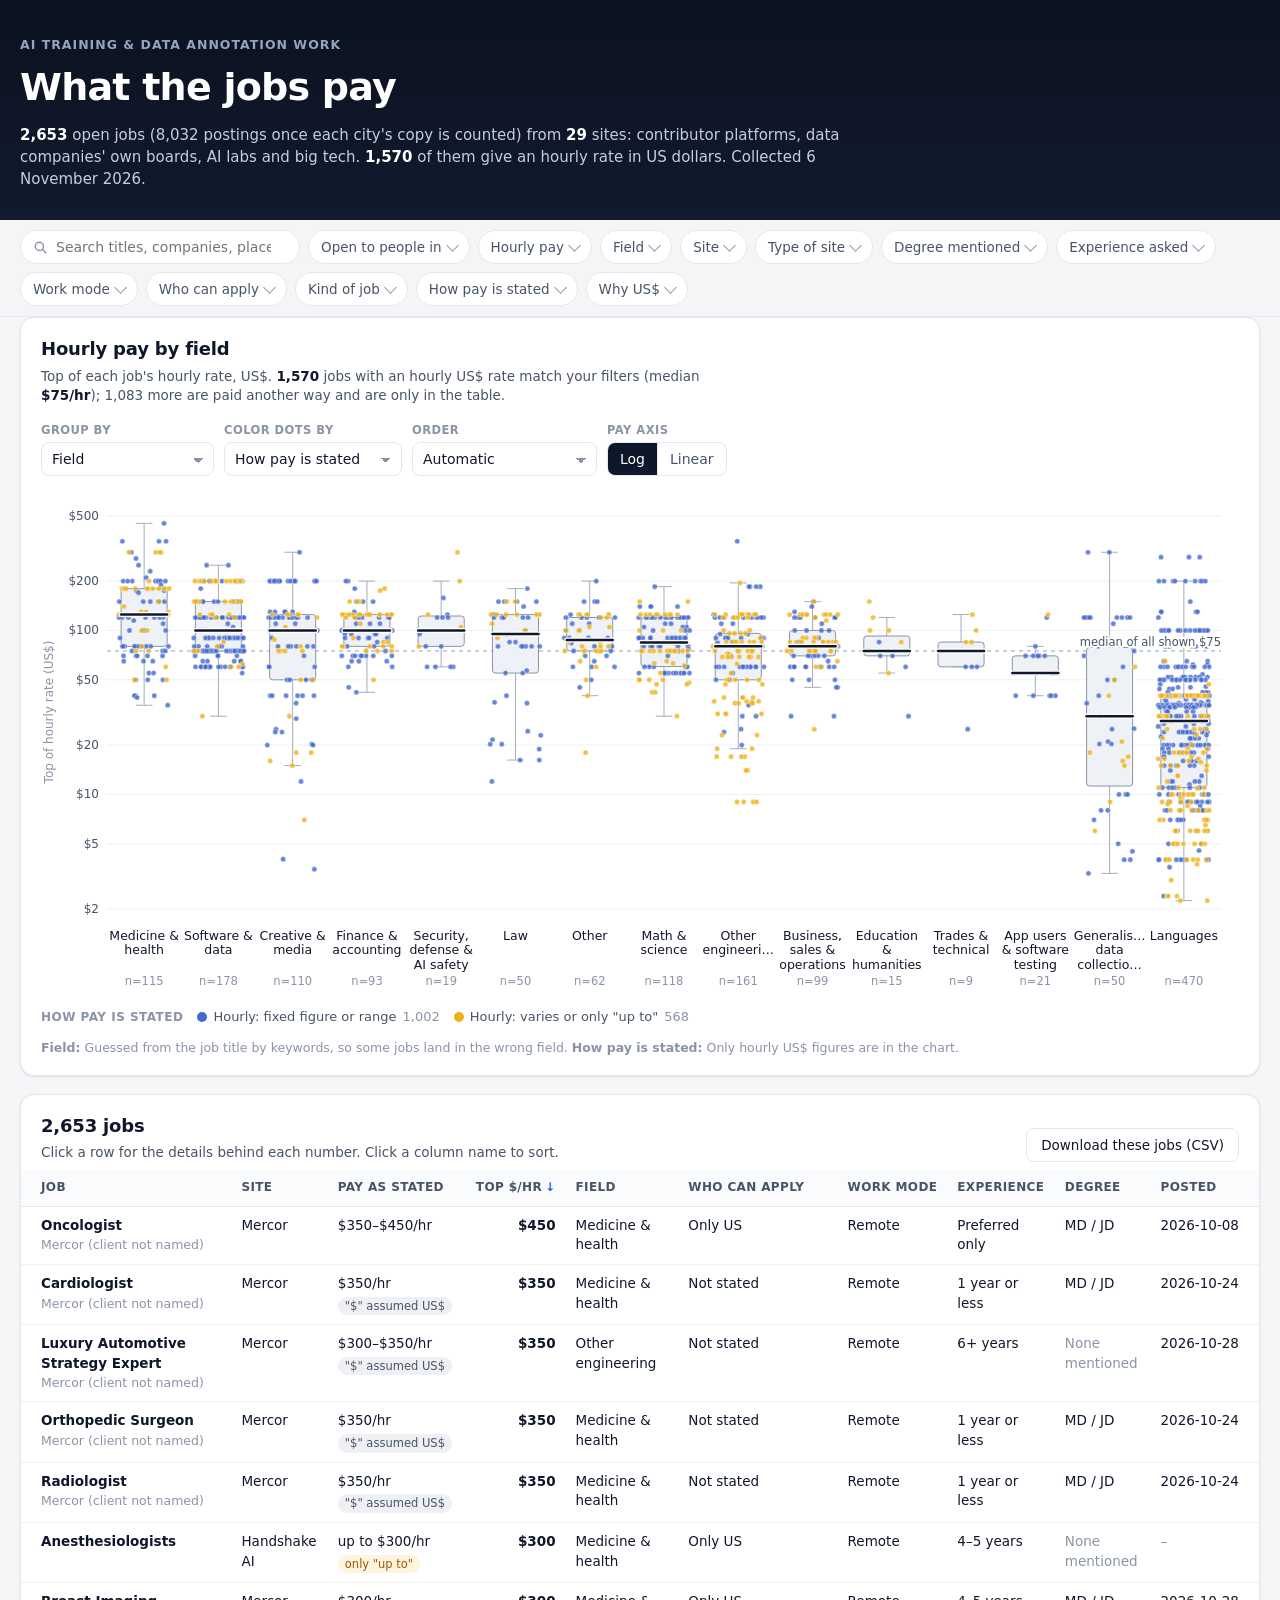
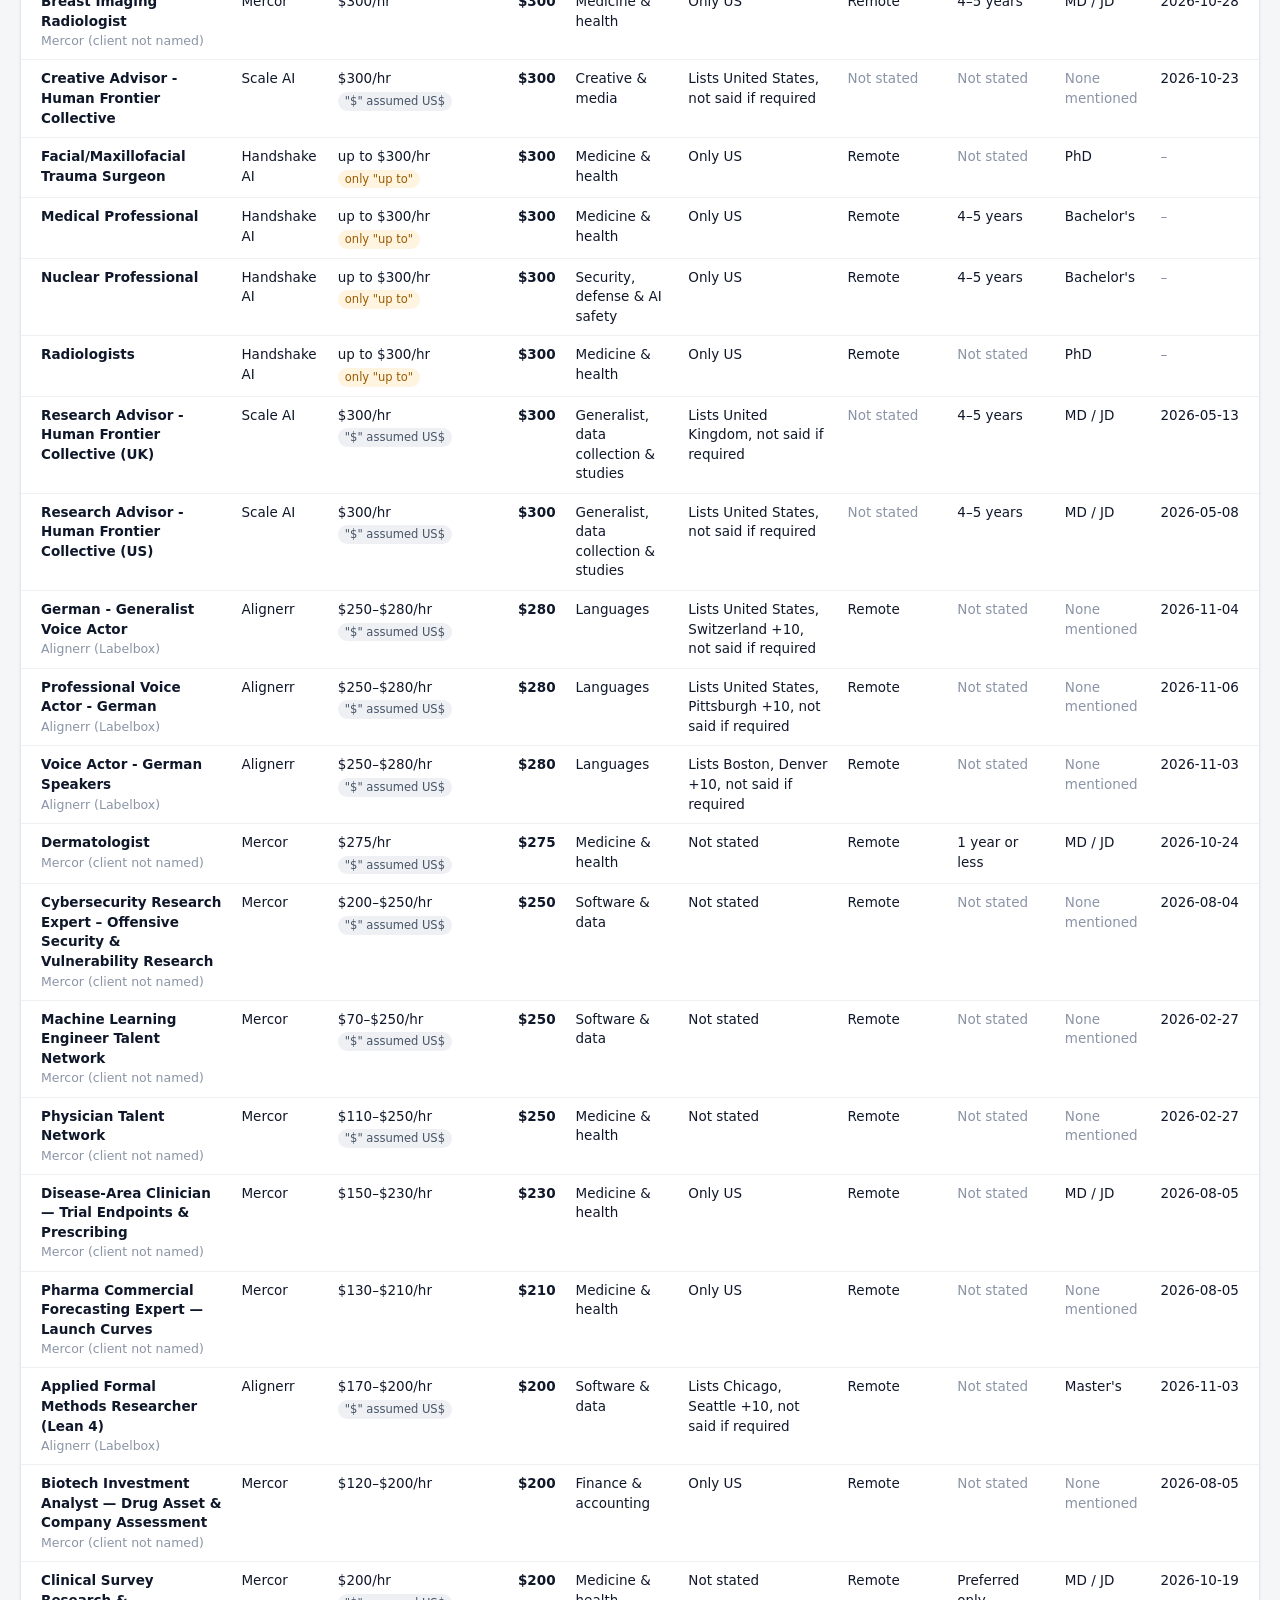
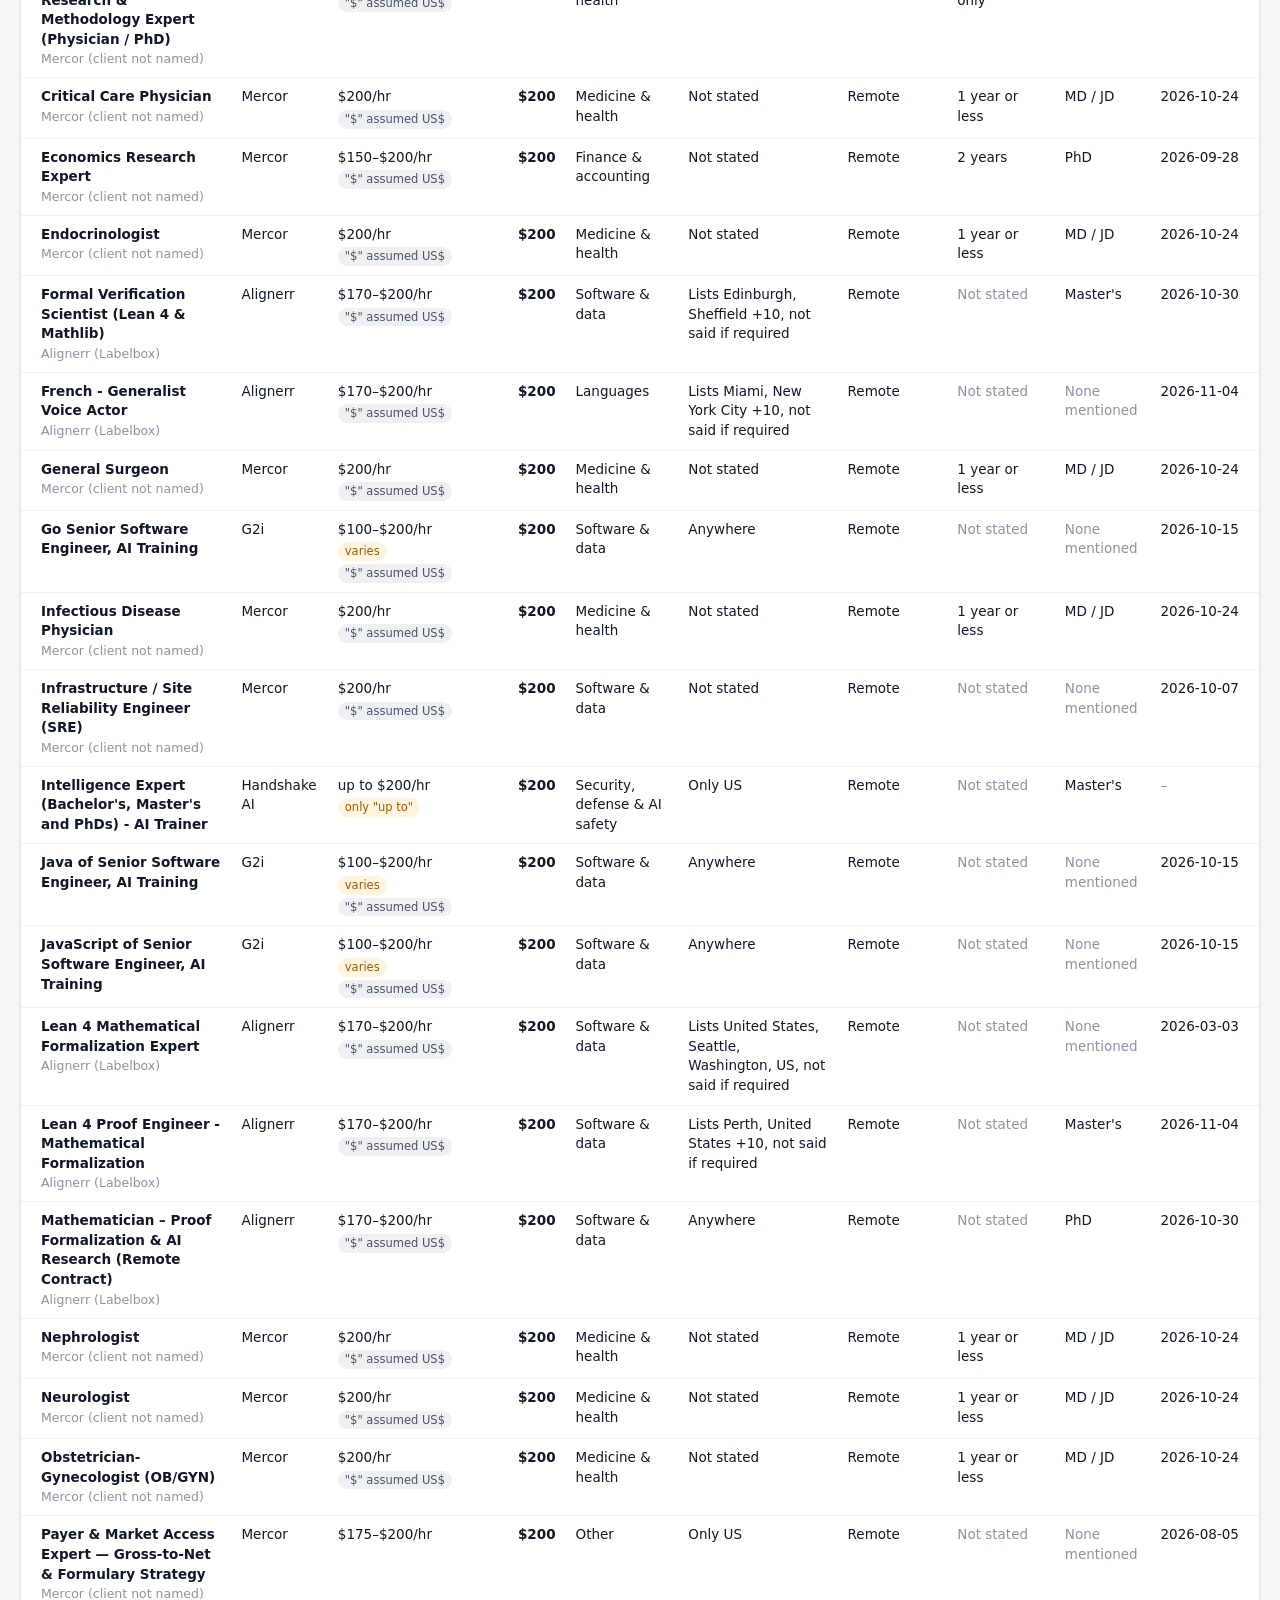
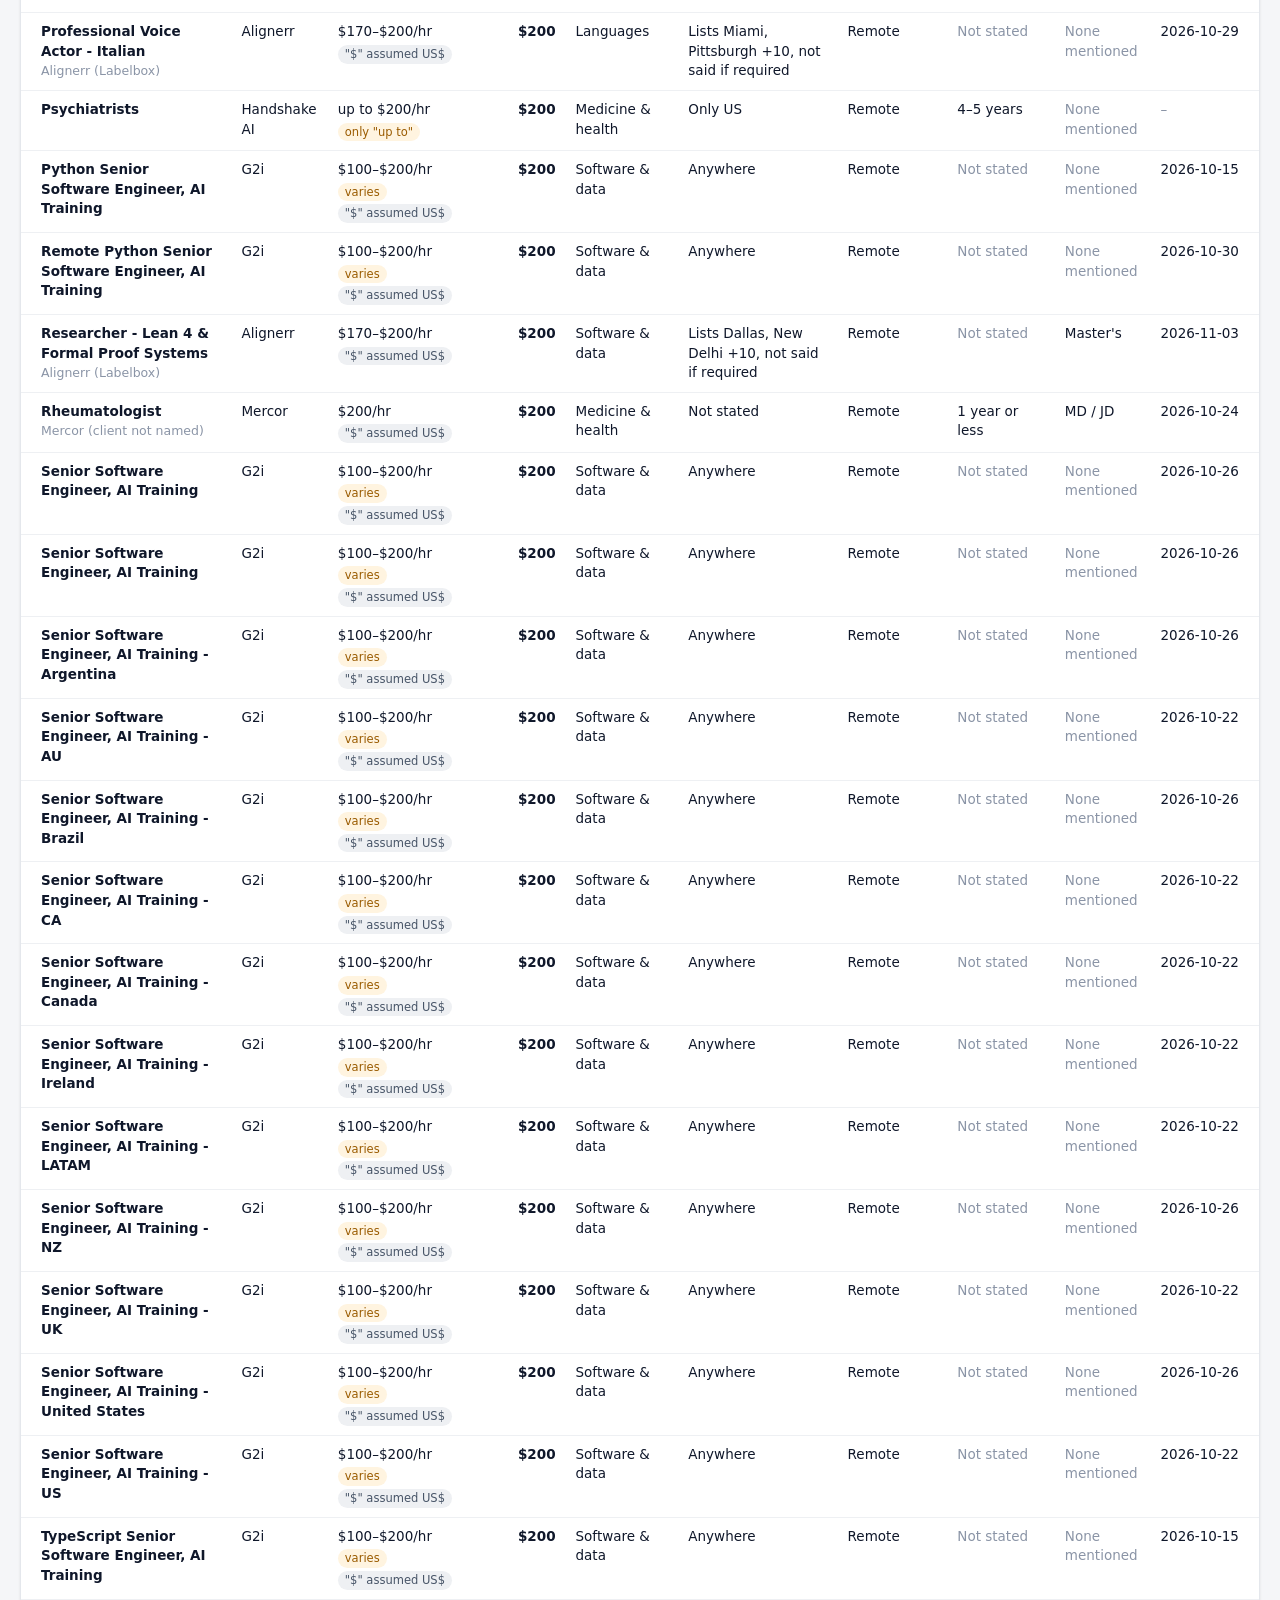
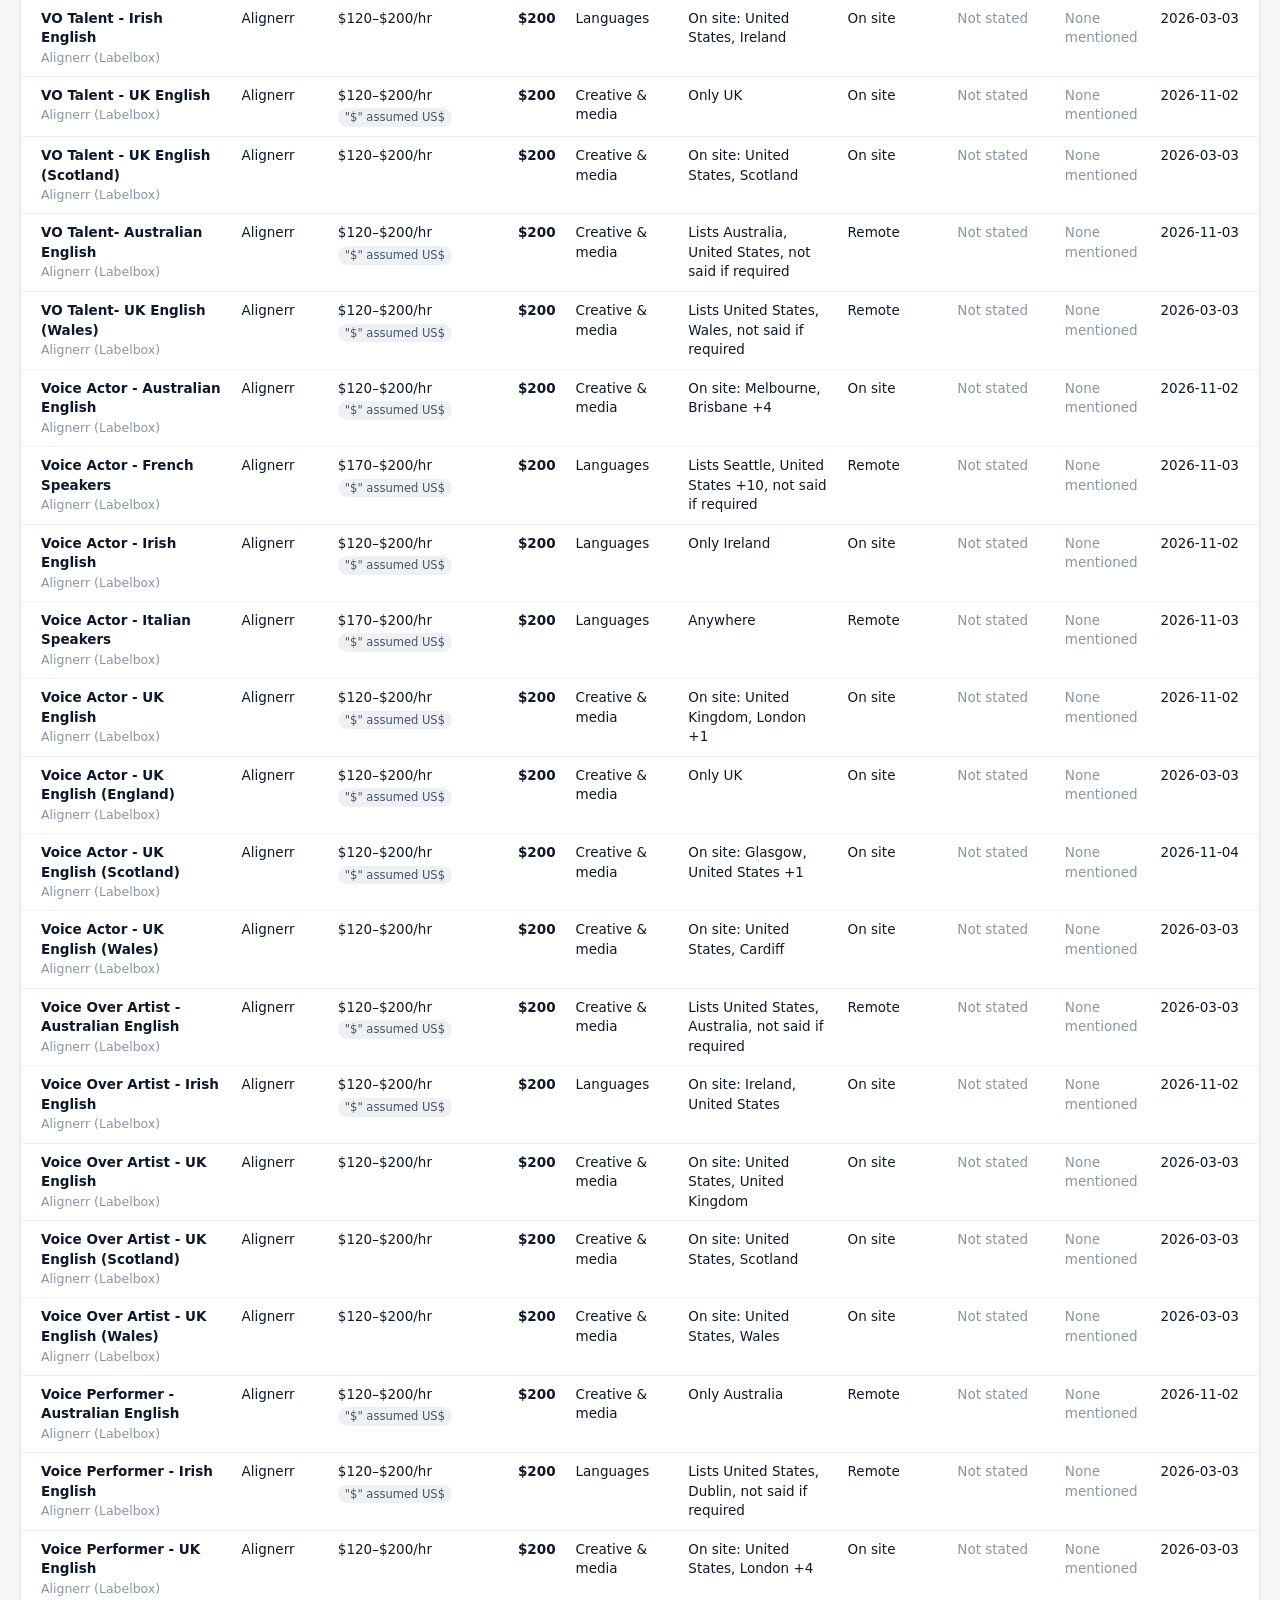
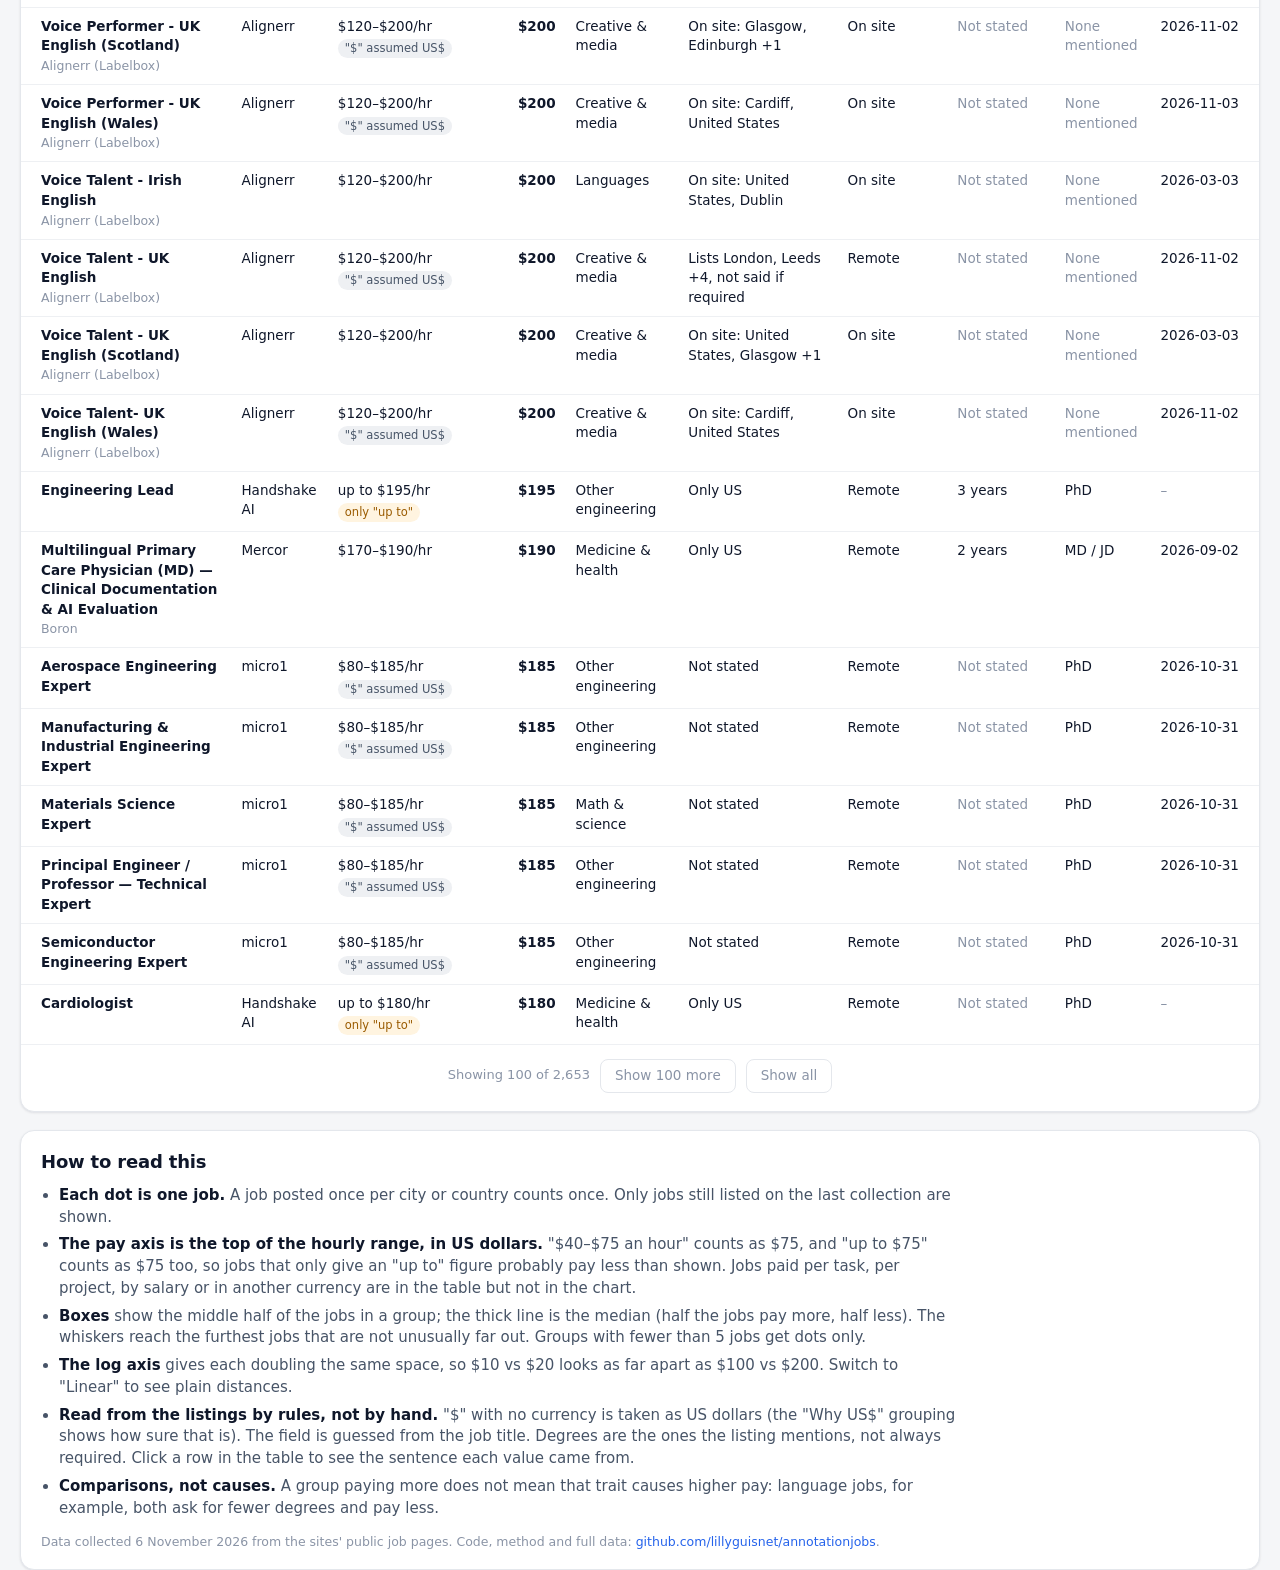
==== docs/index.html @ d29a4bb6 "Public page in docs/: hourly pay box plot grouped and colored by any field, with filters shared by t" ====
<!doctype html>
<html lang="en">
<head>
<meta charset="utf-8">
<meta name="viewport" content="width=device-width, initial-scale=1">
<title>AI training &amp; data annotation jobs: what they pay</title>
<meta name="description" content="Open AI-training and data-annotation jobs from contributor platforms, data companies and AI labs, with their hourly pay, who can apply and what they ask for.">
<meta property="og:title" content="AI training & data annotation jobs: what they pay">
<meta property="og:description" content="Hourly pay of open AI-training and data-annotation jobs, by site, field, degree, experience and more.">
<link rel="icon" href="data:image/svg+xml,<svg xmlns='http://www.w3.org/2000/svg' viewBox='0 0 32 32'><rect width='32' height='32' rx='7' fill='%232563eb'/><circle cx='9' cy='20' r='3' fill='white'/><circle cx='16' cy='12' r='3' fill='white'/><circle cx='23' cy='16' r='3' fill='white'/></svg>">
<link rel="stylesheet" href="style.css">
</head>
<body>
<header class="hero">
  <div class="wrap">
    <p class="eyebrow">AI training &amp; data annotation work</p>
    <h1>What the jobs pay</h1>
    <p class="lede" id="lede">Open jobs from contributor platforms, data companies' own boards, AI labs and big tech.</p>
  </div>
</header>

<div class="filterbar" id="filterbar">
  <div class="wrap">
    <div class="filters" id="filters">
      <label class="search"><svg viewBox="0 0 20 20" aria-hidden="true"><circle cx="8.5" cy="8.5" r="5.5"/><path d="M13 13l4 4"/></svg>
        <input id="q" type="search" placeholder="Search titles, companies, places" autocomplete="off"></label>
    </div>
    <div class="chips" id="chips"></div>
  </div>
</div>

<main class="wrap">
  <section class="card" id="chart-card">
    <div class="card-head">
      <div>
        <h2 id="chart-title">Hourly pay</h2>
        <p class="sub" id="chart-sub"></p>
      </div>
      <div class="controls">
        <label class="ctl"><span>Group by</span><select id="x"></select></label>
        <label class="ctl"><span>Color dots by</span><select id="color"></select></label>
        <label class="ctl"><span>Order</span><select id="sort">
          <option value="auto">Automatic</option>
          <option value="median">Highest median first</option>
          <option value="count">Most jobs first</option>
          <option value="natural">List order</option>
        </select></label>
        <div class="ctl"><span>Pay axis</span>
          <div class="seg" id="scale" role="group" aria-label="Pay axis">
            <button type="button" data-v="log">Log</button><button type="button" data-v="linear">Linear</button>
          </div>
        </div>
      </div>
    </div>
    <div class="chart-wrap" id="chart-wrap">
      <div class="chart-scroll" id="chart-scroll"><svg id="chart" role="img" aria-labelledby="chart-title"></svg></div>
      <div class="tip" id="tip" hidden></div>
    </div>
    <div class="legend" id="legend"></div>
    <p class="note" id="chart-note"></p>
  </section>

  <section class="card" id="table-card">
    <div class="card-head">
      <div>
        <h2 id="table-title">Jobs</h2>
        <p class="sub">Click a row for the details behind each number. Click a column name to sort.</p>
      </div>
      <div class="controls"><button type="button" class="btn" id="csv">Download these jobs (CSV)</button></div>
    </div>
    <div class="table-scroll"><table id="table"><thead></thead><tbody></tbody></table></div>
    <div class="more" id="more"></div>
  </section>

  <section class="card about" id="about">
    <h2>How to read this</h2>
    <ul>
      <li><b>Each dot is one job.</b> A job posted once per city or country counts once. Only jobs still listed on the last collection are shown.</li>
      <li><b>The pay axis is the top of the hourly range, in US dollars.</b> "$40–$75 an hour" counts as $75, and "up to $75" counts as $75 too, so jobs that only give an "up to" figure probably pay less than shown. Jobs paid per task, per project, by salary or in another currency are in the table but not in the chart.</li>
      <li><b>Boxes</b> show the middle half of the jobs in a group; the thick line is the median (half the jobs pay more, half less). The whiskers reach the furthest jobs that are not unusually far out. Groups with fewer than 5 jobs get dots only.</li>
      <li><b>The log axis</b> gives each doubling the same space, so $10 vs $20 looks as far apart as $100 vs $200. Switch to "Linear" to see plain distances.</li>
      <li><b>Read from the listings by rules, not by hand.</b> "$" with no currency is taken as US dollars (the "Why US$" grouping shows how sure that is). The field is guessed from the job title. Degrees are the ones the listing mentions, not always required. Click a row in the table to see the sentence each value came from.</li>
      <li><b>Comparisons, not causes.</b> A group paying more does not mean that trait causes higher pay: language jobs, for example, both ask for fewer degrees and pay less.</li>
    </ul>
    <p class="foot" id="foot"></p>
  </section>
</main>

<div class="pop" id="pop" hidden></div>

<script src="vendor/d3-7.9.0.min.js"></script>
<script src="app.js"></script>
</body>
</html>
---- docs/style.css ----
:root {
  --bg: #f5f6f8;
  --card: #ffffff;
  --line: #e4e7ec;
  --line-soft: #eef0f3;
  --ink: #0f172a;
  --ink-2: #475467;
  --ink-3: #8a94a6;
  --accent: #2563eb;
  --accent-soft: #e8efff;
  --radius: 14px;
  --shadow: 0 1px 2px rgba(16, 24, 40, .04), 0 1px 3px rgba(16, 24, 40, .06);
  font-family: Inter, ui-sans-serif, system-ui, -apple-system, "Segoe UI", Roboto, "Helvetica Neue", Arial, sans-serif;
  color: var(--ink);
  background: var(--bg);
  font-size: 15px;
  line-height: 1.45;
  -webkit-font-smoothing: antialiased;
}
* { box-sizing: border-box; }
body { margin: 0; }
.wrap { max-width: 1280px; margin: 0 auto; padding: 0 20px; }
a { color: var(--accent); text-decoration: none; }
a:hover { text-decoration: underline; }
button, input, select { font: inherit; color: inherit; }

/* header */
.hero { background: linear-gradient(180deg, #0b1220 0%, #111a2e 100%); color: #fff; padding: 36px 0 30px; }
.eyebrow { margin: 0 0 6px; font-size: 12.5px; letter-spacing: .08em; text-transform: uppercase; color: #93a4c3; font-weight: 600; }
.hero h1 { margin: 0; font-size: clamp(26px, 4vw, 38px); letter-spacing: -.02em; font-weight: 750; }
.lede { margin: 10px 0 0; color: #c4cee0; max-width: 820px; }
.lede b { color: #fff; font-weight: 650; }

/* sticky filter bar */
.filterbar { position: sticky; top: 0; z-index: 20; background: rgba(245, 246, 248, .9); backdrop-filter: saturate(1.4) blur(10px);
  -webkit-backdrop-filter: saturate(1.4) blur(10px); border-bottom: 1px solid var(--line); padding: 10px 0; }
.filters { display: flex; flex-wrap: wrap; gap: 8px; align-items: center; }
.search { display: flex; align-items: center; gap: 6px; background: #fff; border: 1px solid var(--line); border-radius: 999px;
  padding: 0 12px; height: 34px; min-width: 230px; flex: 0 1 280px; }
.search:focus-within { border-color: var(--accent); box-shadow: 0 0 0 3px var(--accent-soft); }
.search svg { width: 15px; height: 15px; fill: none; stroke: var(--ink-3); stroke-width: 2; stroke-linecap: round; flex: none; }
.search input { border: 0; outline: 0; background: transparent; width: 100%; height: 100%; font-size: 14px; }
.fbtn { height: 34px; padding: 0 12px; border: 1px solid var(--line); background: #fff; border-radius: 999px; cursor: pointer;
  font-size: 13.5px; color: var(--ink-2); display: inline-flex; align-items: center; gap: 6px; white-space: nowrap; }
.fbtn:hover { border-color: #cdd3dc; color: var(--ink); }
.fbtn[aria-expanded="true"] { border-color: var(--accent); box-shadow: 0 0 0 3px var(--accent-soft); }
.fbtn.on { background: var(--accent-soft); border-color: #b9cdfb; color: #1d4ed8; font-weight: 600; }
.fbtn .caret { width: 9px; height: 9px; border-right: 1.6px solid currentColor; border-bottom: 1.6px solid currentColor;
  transform: translateY(-2px) rotate(45deg); opacity: .6; }
.fbtn .badge { background: var(--accent); color: #fff; border-radius: 999px; font-size: 11px; padding: 0 6px; line-height: 17px; }
.chips { display: flex; flex-wrap: wrap; gap: 6px; margin-top: 8px; }
.chips:empty { display: none; }
.chip { display: inline-flex; align-items: center; gap: 6px; background: #fff; border: 1px solid var(--line); border-radius: 999px;
  padding: 2px 4px 2px 10px; font-size: 12.5px; color: var(--ink-2); max-width: 100%; }
.chip b { color: var(--ink); font-weight: 600; }
.chip span { overflow: hidden; text-overflow: ellipsis; white-space: nowrap; max-width: 520px; }
.chip button { border: 0; background: var(--line-soft); width: 20px; height: 20px; border-radius: 50%; cursor: pointer; line-height: 1;
  color: var(--ink-2); flex: none; }
.chip button:hover { background: #dfe3ea; color: var(--ink); }
.chip.clear { background: transparent; border-style: dashed; cursor: pointer; padding: 2px 10px; }
.chip.clear:hover { color: var(--ink); border-color: #b8c0cc; }

/* popover */
.pop { position: absolute; z-index: 40; background: #fff; border: 1px solid var(--line); border-radius: 12px; width: 320px;
  max-width: calc(100vw - 24px); box-shadow: 0 12px 32px rgba(16, 24, 40, .16); font-size: 13.5px; }
.pop-head { padding: 12px 14px 8px; border-bottom: 1px solid var(--line-soft); }
.pop-head b { display: block; font-size: 14px; }
.pop-head p { margin: 3px 0 0; color: var(--ink-3); font-size: 12.5px; }
.pop-list { max-height: min(52vh, 380px); overflow: auto; padding: 6px; }
.pop-row { display: flex; align-items: center; gap: 8px; padding: 5px 8px; border-radius: 8px; cursor: pointer; }
.pop-row:hover { background: var(--bg); }
.pop-row input { margin: 0; accent-color: var(--accent); }
.pop-row .lab { flex: 1; min-width: 0; }
.pop-row .n { color: var(--ink-3); font-variant-numeric: tabular-nums; font-size: 12.5px; }
.pop-row .only { visibility: hidden; border: 0; background: none; color: var(--accent); cursor: pointer; font-size: 12px; padding: 0 2px; }
.pop-row:hover .only { visibility: visible; }
.pop-row.zero .lab { color: var(--ink-3); }
.pop-foot { display: flex; justify-content: space-between; align-items: center; gap: 12px; padding: 8px 14px 12px; border-top: 1px solid var(--line-soft); }
.linkbtn { white-space: nowrap; border: 0; background: none; color: var(--accent); cursor: pointer; padding: 0; font-size: 13px; }
.linkbtn:hover { text-decoration: underline; }
.pop-body { padding: 12px 14px; display: grid; gap: 10px; }
.pop-body label { display: grid; gap: 4px; color: var(--ink-2); font-size: 12.5px; }
.pop-body input[type=number], .pop-body select, .pop-body input[type=search] { height: 34px; border: 1px solid var(--line); border-radius: 8px;
  padding: 0 10px; background: #fff; font-size: 14px; color: var(--ink); }
.pop-body .row2 { display: grid; grid-template-columns: 1fr 1fr; gap: 10px; }
.pop-body .check { display: flex; gap: 8px; align-items: flex-start; color: var(--ink); font-size: 13px; }
.pop-body .check input { margin-top: 3px; accent-color: var(--accent); }
.pop-body .hint { color: var(--ink-3); font-size: 12px; margin: 0; }

/* cards */
main { padding-top: 18px; padding-bottom: 40px; display: grid; gap: 18px; }
.card { background: var(--card); border: 1px solid var(--line); border-radius: var(--radius); box-shadow: var(--shadow); padding: 18px 20px; min-width: 0; }
.card-head { display: flex; justify-content: space-between; align-items: flex-end; gap: 16px; flex-wrap: wrap; margin-bottom: 8px; }
.card h2 { margin: 0; font-size: 18px; letter-spacing: -.01em; }
.sub { margin: 4px 0 0; color: var(--ink-2); font-size: 13.5px; max-width: 720px; }
.sub b { color: var(--ink); font-weight: 650; }
.controls { display: flex; flex-wrap: wrap; gap: 10px; align-items: flex-end; }
.ctl { display: grid; gap: 4px; font-size: 11.5px; color: var(--ink-3); font-weight: 600; text-transform: uppercase; letter-spacing: .04em; }
.ctl select { height: 34px; border: 1px solid var(--line); border-radius: 8px; padding: 0 30px 0 10px; background: #fff; font-size: 14px;
  color: var(--ink); text-transform: none; letter-spacing: 0; font-weight: 500; cursor: pointer; appearance: none;
  background-image: linear-gradient(45deg, transparent 50%, #8a94a6 50%), linear-gradient(135deg, #8a94a6 50%, transparent 50%);
  background-position: calc(100% - 15px) 15px, calc(100% - 10px) 15px; background-size: 5px 5px; background-repeat: no-repeat; }
.ctl select:focus { outline: 0; border-color: var(--accent); box-shadow: 0 0 0 3px var(--accent-soft); }
.seg { display: inline-flex; border: 1px solid var(--line); border-radius: 8px; overflow: hidden; height: 34px; background: #fff; }
.seg button { border: 0; background: none; padding: 0 12px; cursor: pointer; font-size: 14px; color: var(--ink-2); text-transform: none; letter-spacing: 0; font-weight: 500; }
.seg button + button { border-left: 1px solid var(--line); }
.seg button.on { background: var(--ink); color: #fff; }
.btn { height: 34px; padding: 0 14px; border: 1px solid var(--line); background: #fff; border-radius: 8px; cursor: pointer; font-size: 13.5px; }
.btn:hover { border-color: #cdd3dc; }

/* chart */
.chart-wrap { position: relative; margin-top: 6px; }
.chart-scroll { overflow-x: auto; overflow-y: hidden; }
#chart { display: block; }
#chart text { font-family: inherit; }
.axis text { fill: var(--ink-2); font-size: 12px; }
.axis .domain { display: none; }
.grid line { stroke: var(--line-soft); }
.xlabel { cursor: pointer; }
.xlabel text { fill: var(--ink); font-size: 12.5px; }
.xlabel .n { fill: var(--ink-3); font-size: 11.5px; }
.xlabel:hover text.name { fill: var(--accent); text-decoration: underline; }
.ylab { fill: var(--ink-3); font-size: 12px; }
.empty { fill: var(--ink-3); font-size: 14px; }
.tip { position: absolute; pointer-events: none; z-index: 10; background: #0f172a; color: #e5e9f0; border-radius: 10px; padding: 10px 12px;
  font-size: 12.5px; max-width: 320px; box-shadow: 0 10px 24px rgba(15, 23, 42, .25); line-height: 1.4; }
.tip b { color: #fff; display: block; font-size: 13.5px; margin-bottom: 2px; }
.tip .big { font-size: 18px; font-weight: 700; color: #fff; margin: 4px 0 2px; }
.tip .muted { color: #9aa6b8; }
.tip .sw { display: inline-block; width: 9px; height: 9px; border-radius: 50%; margin-right: 6px; vertical-align: 0; }
.tip table { border-collapse: collapse; margin-top: 4px; }
.tip td { padding: 1px 10px 1px 0; }
.tip td + td { text-align: right; font-variant-numeric: tabular-nums; color: #fff; }
.legend { display: flex; flex-wrap: wrap; gap: 4px 14px; margin-top: 10px; font-size: 13px; }
.legend:empty { display: none; }
.legend .item { display: inline-flex; align-items: center; gap: 6px; cursor: pointer; border: 0; background: none; padding: 2px 0; color: var(--ink-2); }
.legend .item:hover { color: var(--ink); }
.legend .item.off { opacity: .35; text-decoration: line-through; }
.legend .sw { width: 10px; height: 10px; border-radius: 50%; flex: none; }
.legend .n { color: var(--ink-3); font-variant-numeric: tabular-nums; }
.legend .ttl { color: var(--ink-3); font-size: 12px; font-weight: 600; text-transform: uppercase; letter-spacing: .04em; align-self: center; }
.note { margin: 10px 0 0; color: var(--ink-3); font-size: 12.5px; }

/* table */
.table-scroll { overflow-x: auto; margin: 4px -20px 0; }
#table { border-collapse: collapse; width: 100%; font-size: 13.5px; min-width: 1060px; }
#table th, #table td { text-align: left; padding: 9px 10px; border-bottom: 1px solid var(--line-soft); vertical-align: top; }
#table th:first-child, #table td:first-child { padding-left: 20px; }
#table th:last-child, #table td:last-child { padding-right: 20px; }
#table thead th { background: #fafbfc; color: var(--ink-2); font-size: 12px; font-weight: 600; text-transform: uppercase;
  letter-spacing: .03em; border-bottom: 1px solid var(--line); white-space: nowrap; cursor: pointer; user-select: none; }
#table thead th:hover { color: var(--ink); }
#table thead th .arr { color: var(--accent); margin-left: 3px; }
#table th.num, #table td.num { text-align: right; font-variant-numeric: tabular-nums; }
tbody tr.job { cursor: pointer; }
tbody tr.job:hover { background: #fafbfd; }
tbody tr.job.sel { background: #eef4ff; box-shadow: inset 3px 0 0 var(--accent); }
tbody tr.job.flash { animation: flash 1.4s ease-out; }
@keyframes flash { 0% { background: #fde68a; } 100% { background: #eef4ff; } }
.t-title { font-weight: 600; color: var(--ink); }
.t-sub { color: var(--ink-3); font-size: 12.5px; margin-top: 1px; }
.hr { font-weight: 700; }
.muted { color: var(--ink-3); }
.tag { display: inline-block; white-space: nowrap; font-size: 11.5px; padding: 1px 7px; border-radius: 999px; background: var(--line-soft); color: var(--ink-2); margin-top: 3px; }
.tag.warn { background: #fff4e0; color: #9a5b00; }
#table td.nowrap { white-space: nowrap; }
tr.detail td { background: #fbfcfe; padding-top: 4px; padding-bottom: 16px; }
.detail-grid { display: grid; grid-template-columns: repeat(auto-fill, minmax(280px, 1fr)); gap: 10px 24px; }
.detail-grid div { font-size: 13px; }
.detail-grid dt { color: var(--ink-3); font-size: 11.5px; text-transform: uppercase; letter-spacing: .04em; font-weight: 600; }
.detail-grid dd { margin: 2px 0 0; color: var(--ink); overflow-wrap: anywhere; }
.detail-top { display: flex; gap: 16px; align-items: center; flex-wrap: wrap; margin: 4px 0 12px; }
.detail-top .btn { display: inline-flex; align-items: center; background: var(--ink); color: #fff; border-color: var(--ink); }
.detail-top .btn:hover { text-decoration: none; background: #1e293b; }
.more { display: flex; gap: 10px; justify-content: center; padding-top: 14px; color: var(--ink-3); font-size: 13px; align-items: center; flex-wrap: wrap; }
.more:empty { display: none; }

/* about */
.about ul { margin: 10px 0 0; padding-left: 18px; color: var(--ink-2); display: grid; gap: 6px; max-width: 920px; }
.about b { color: var(--ink); }
.foot { color: var(--ink-3); font-size: 12.5px; margin: 14px 0 0; }

@media (max-width: 720px) {
  .wrap { padding: 0 12px; }
  .card { padding: 14px 12px; border-radius: 12px; }
  .table-scroll { margin: 4px -12px 0; }
  #table th:first-child, #table td:first-child { padding-left: 12px; }
  /* one scrollable row so the sticky bar stays short on a phone */
  .filters { flex-wrap: nowrap; overflow-x: auto; scrollbar-width: none; margin: 0 -12px; padding: 0 12px; }
  .filters::-webkit-scrollbar { display: none; }
  .search { flex: 0 0 210px; min-width: 0; }
  .fbtn { flex: none; }
  .controls { width: 100%; }
  .ctl { flex: 1 1 140px; }
  .ctl select { width: 100%; }
}
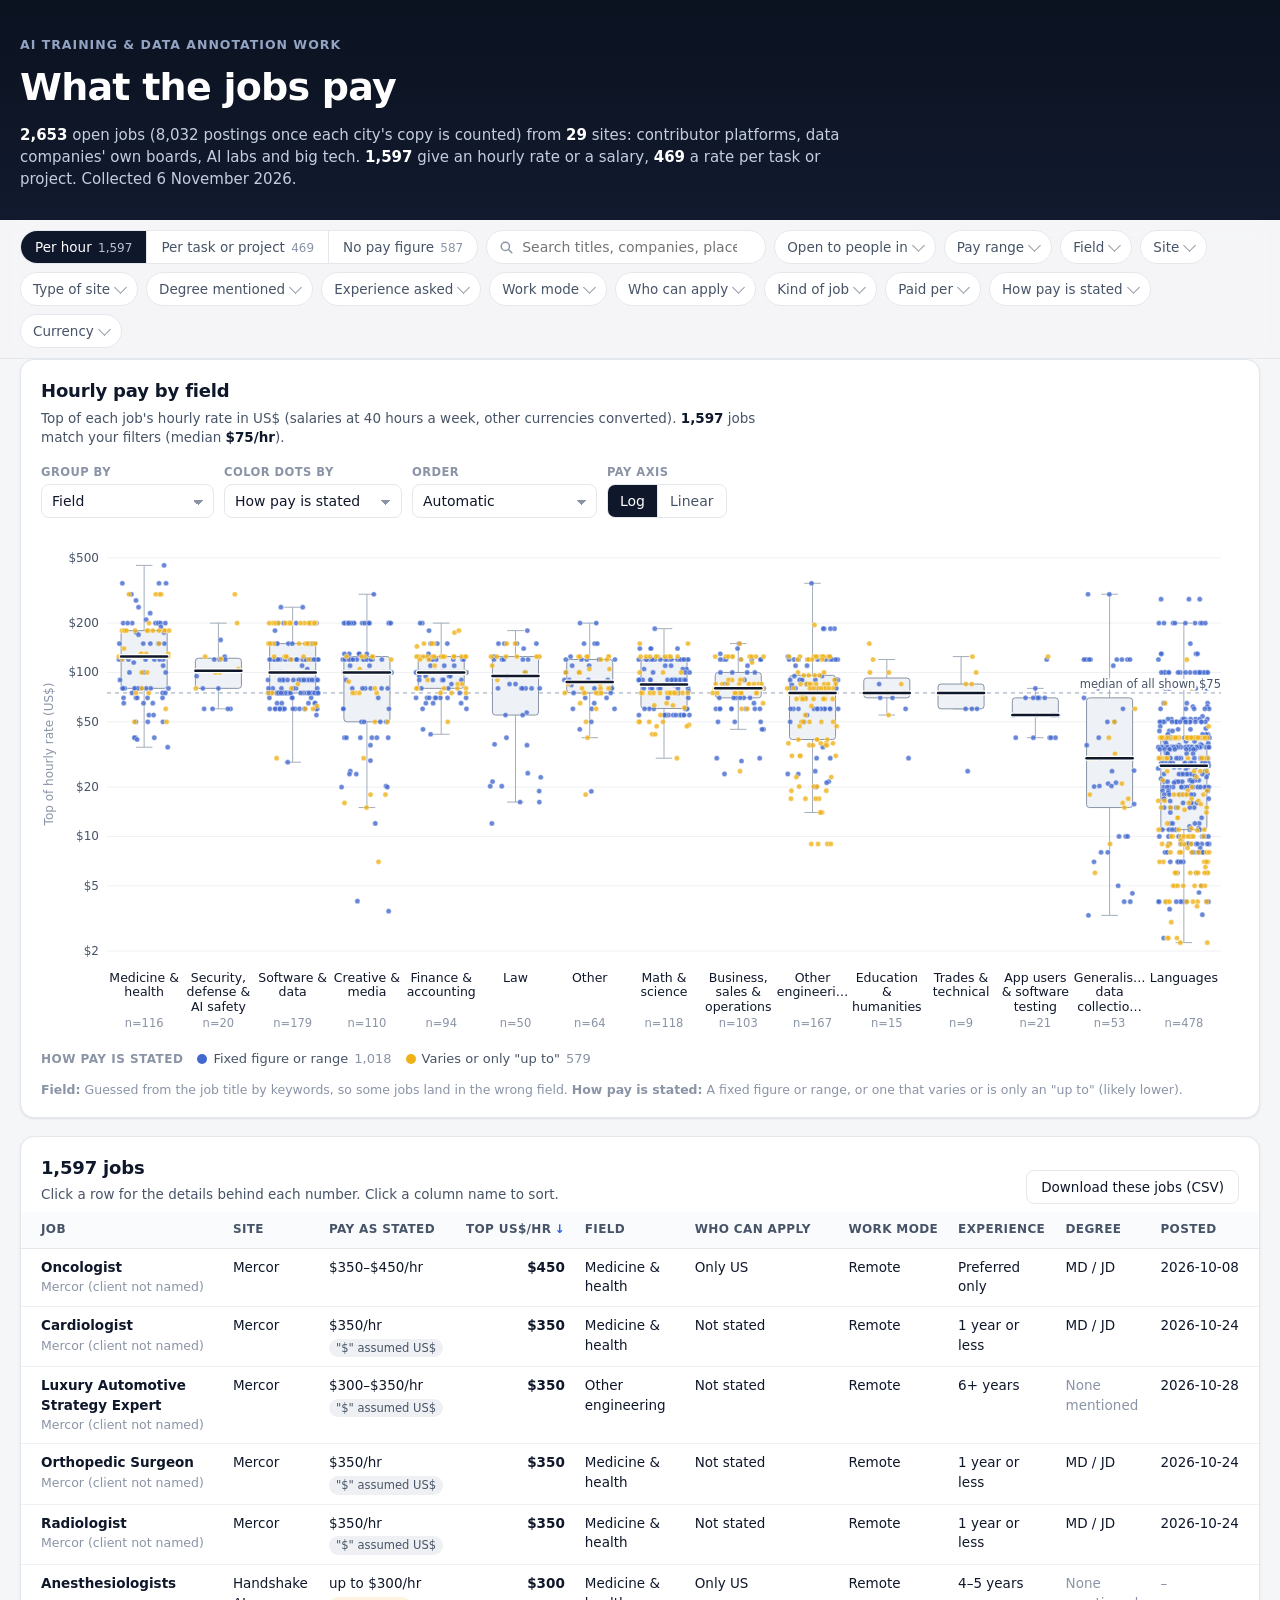
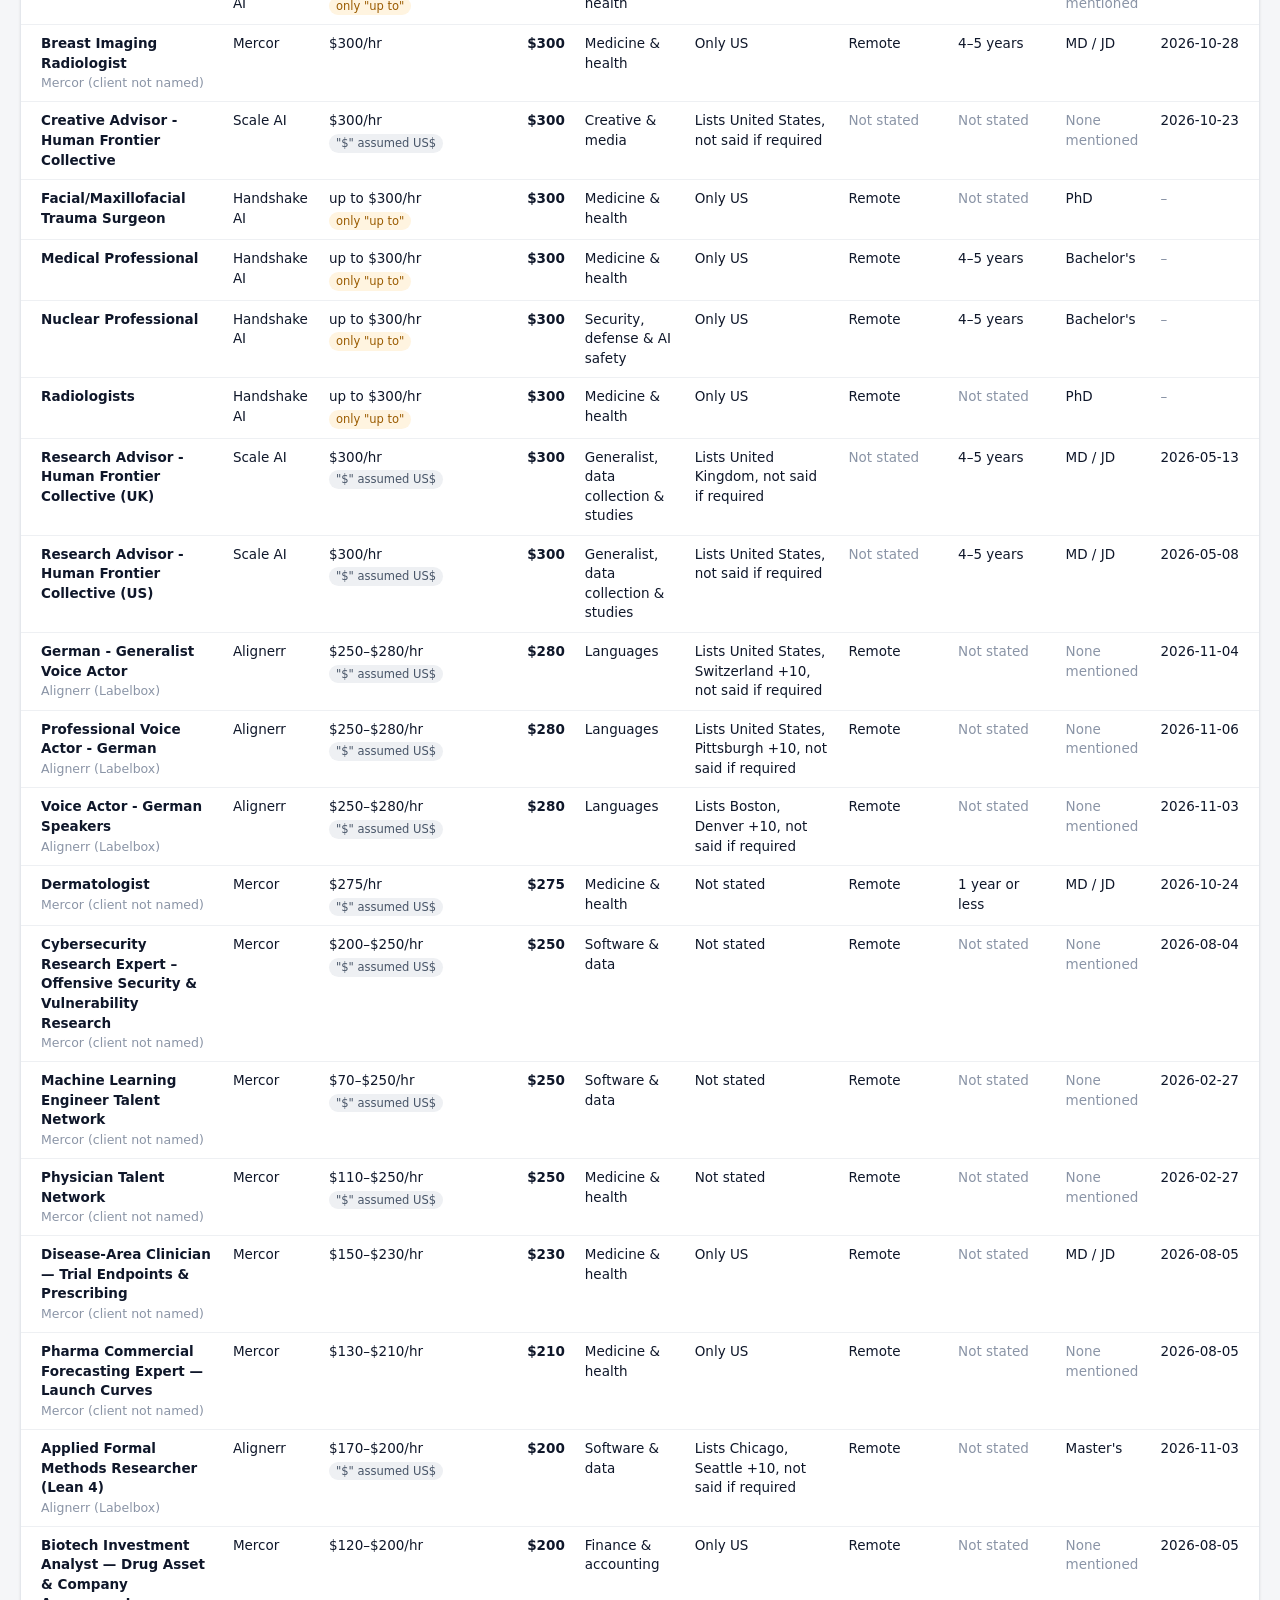
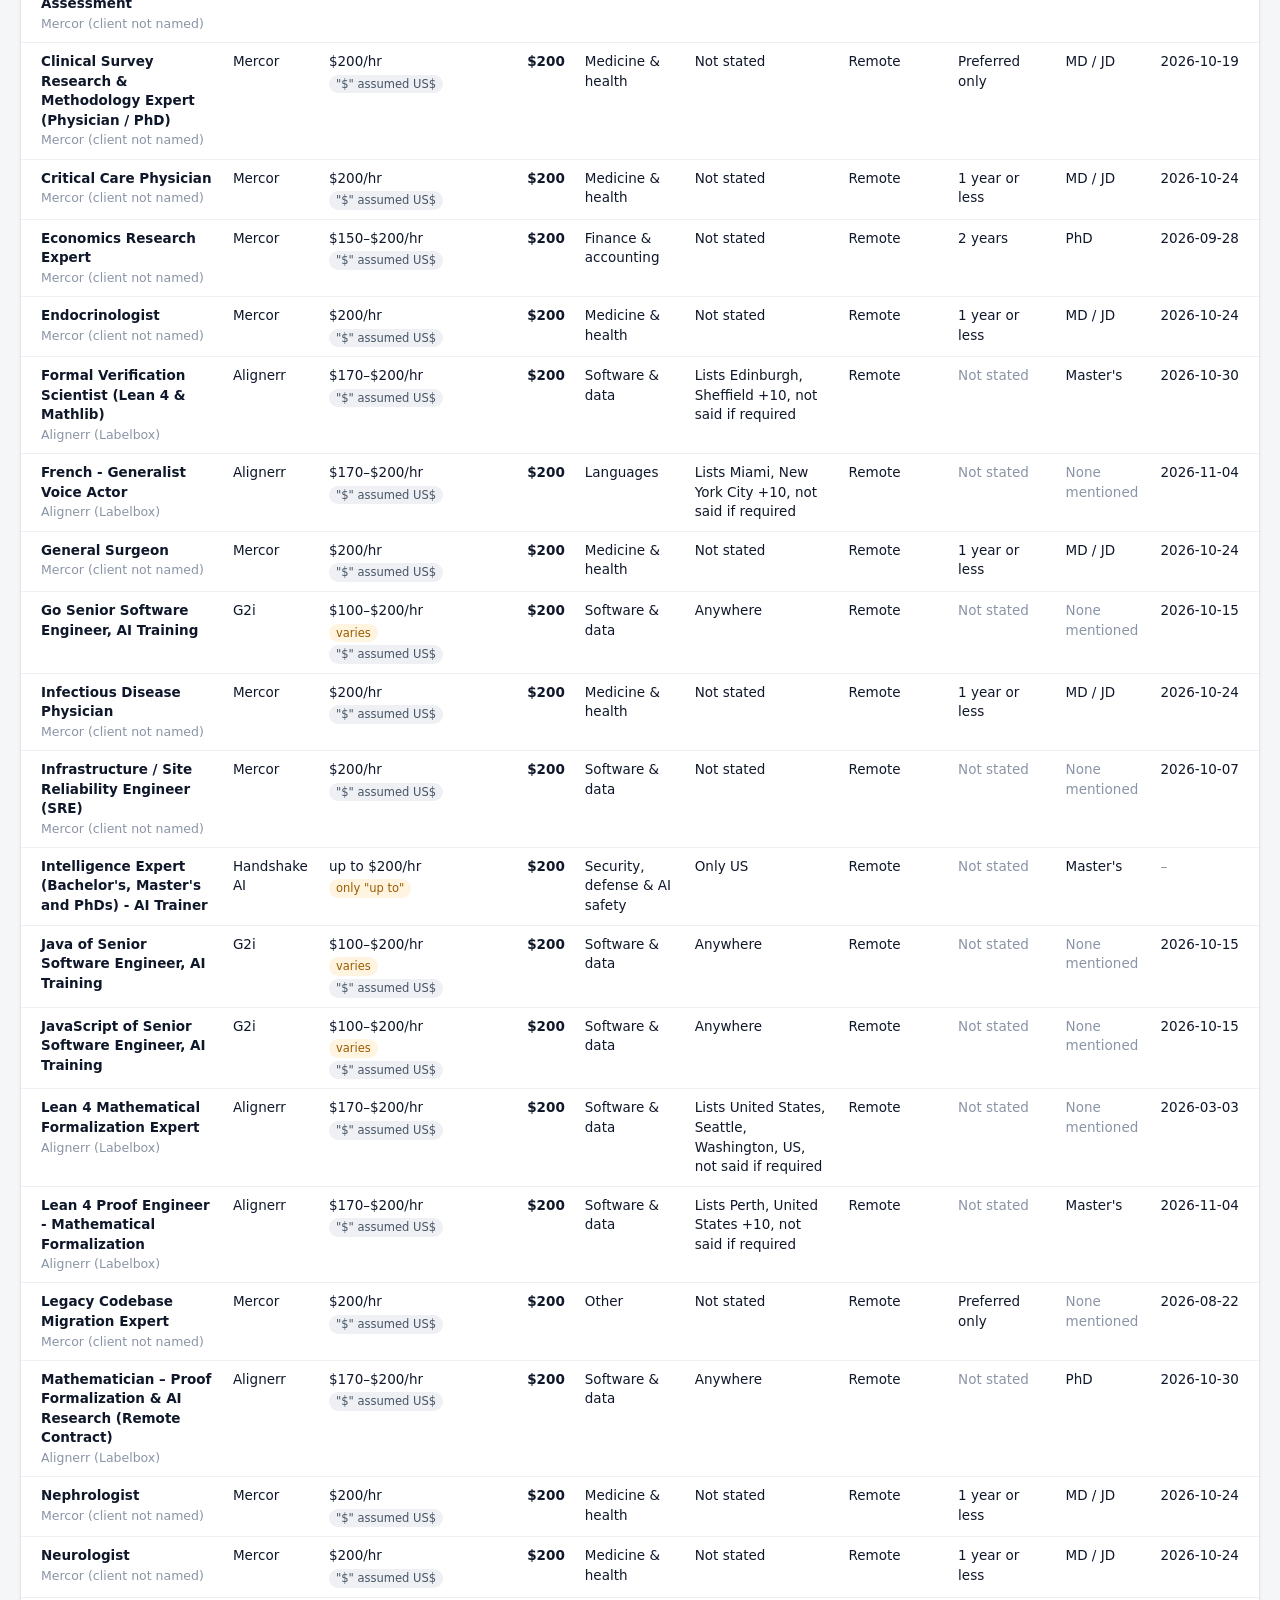
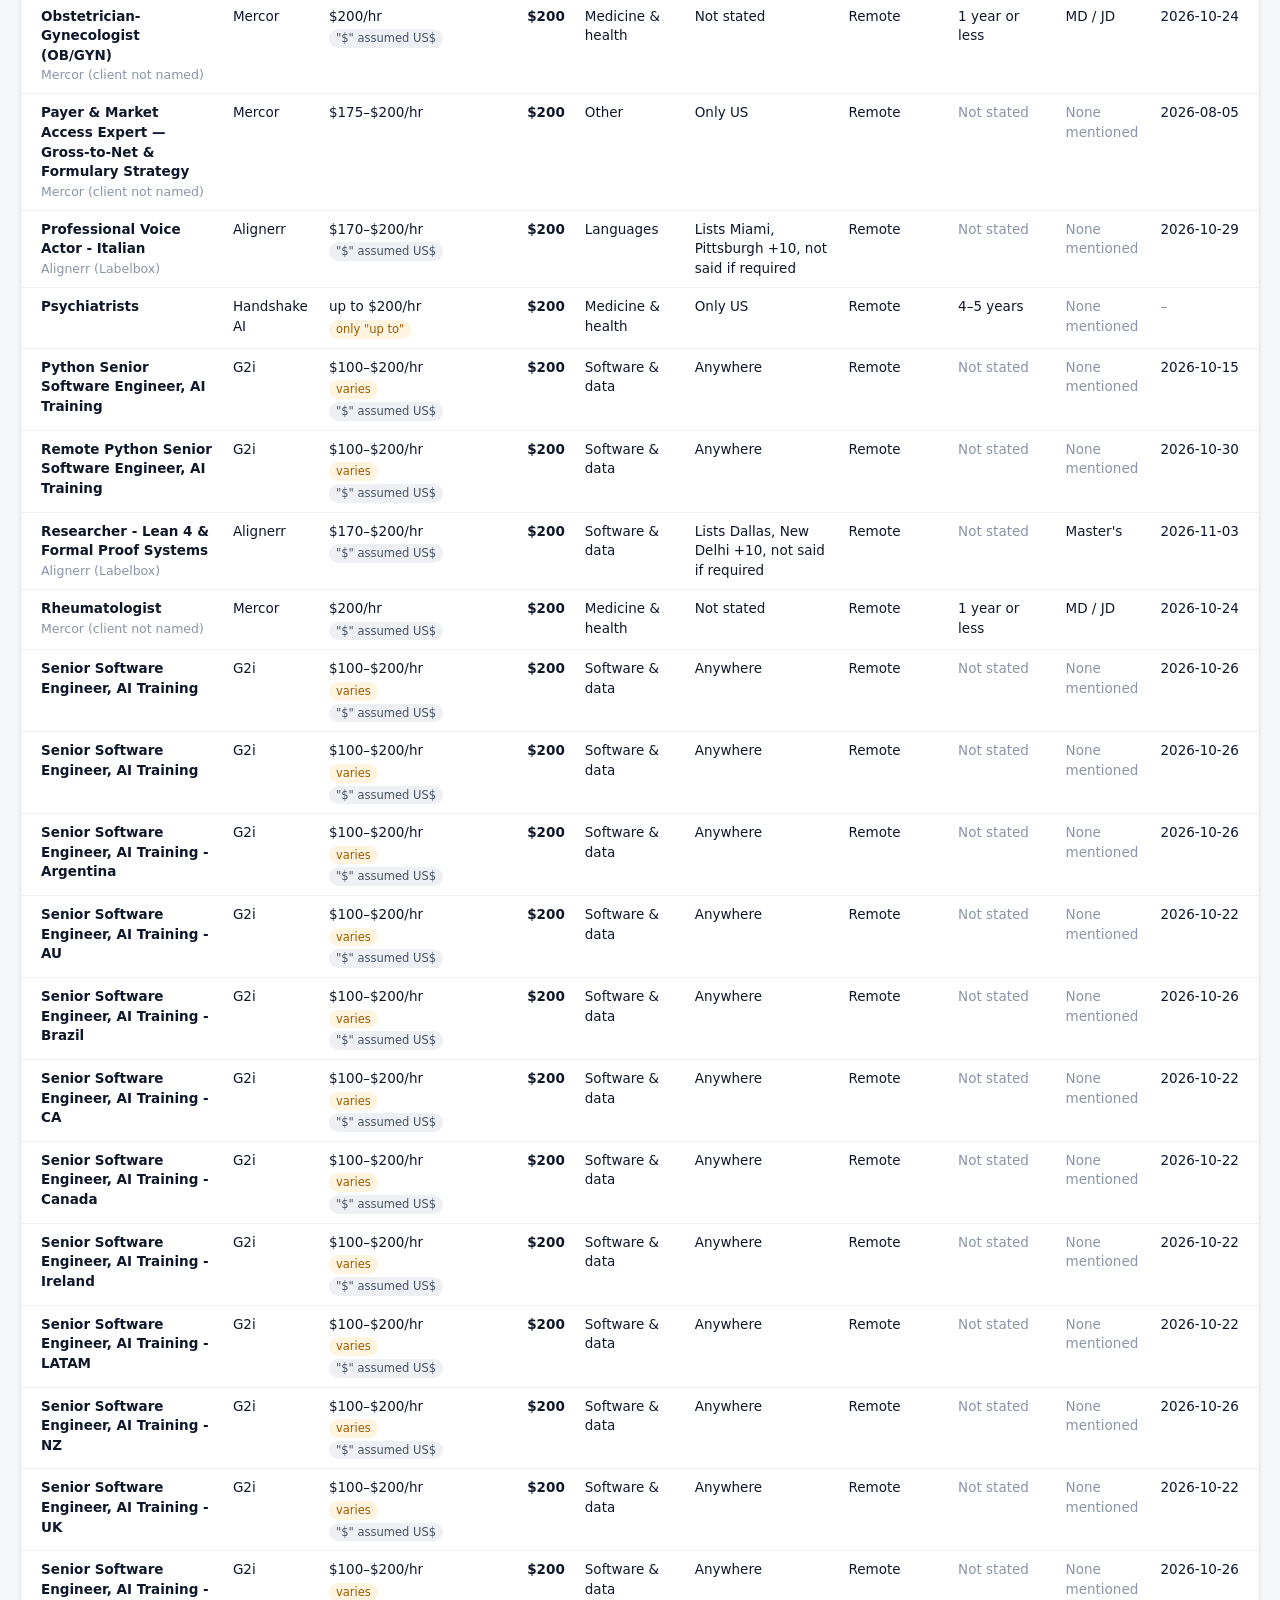
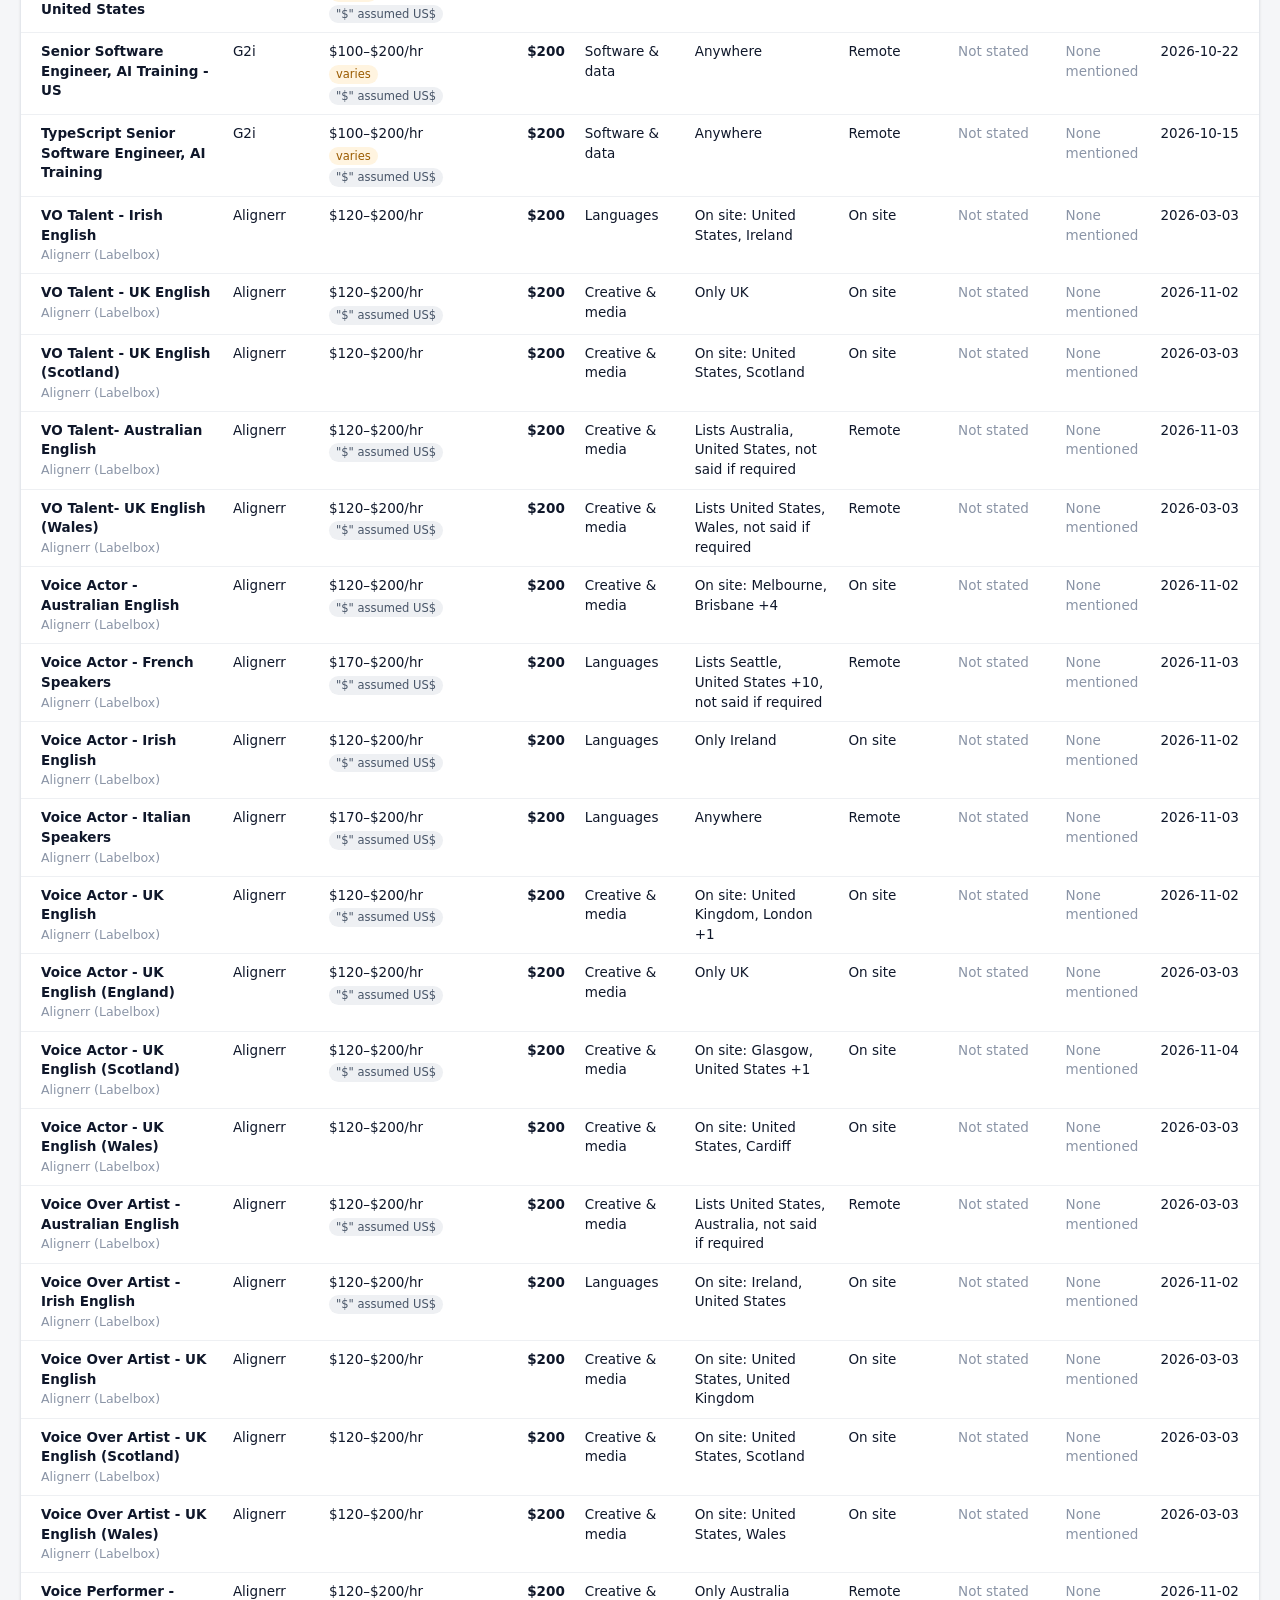
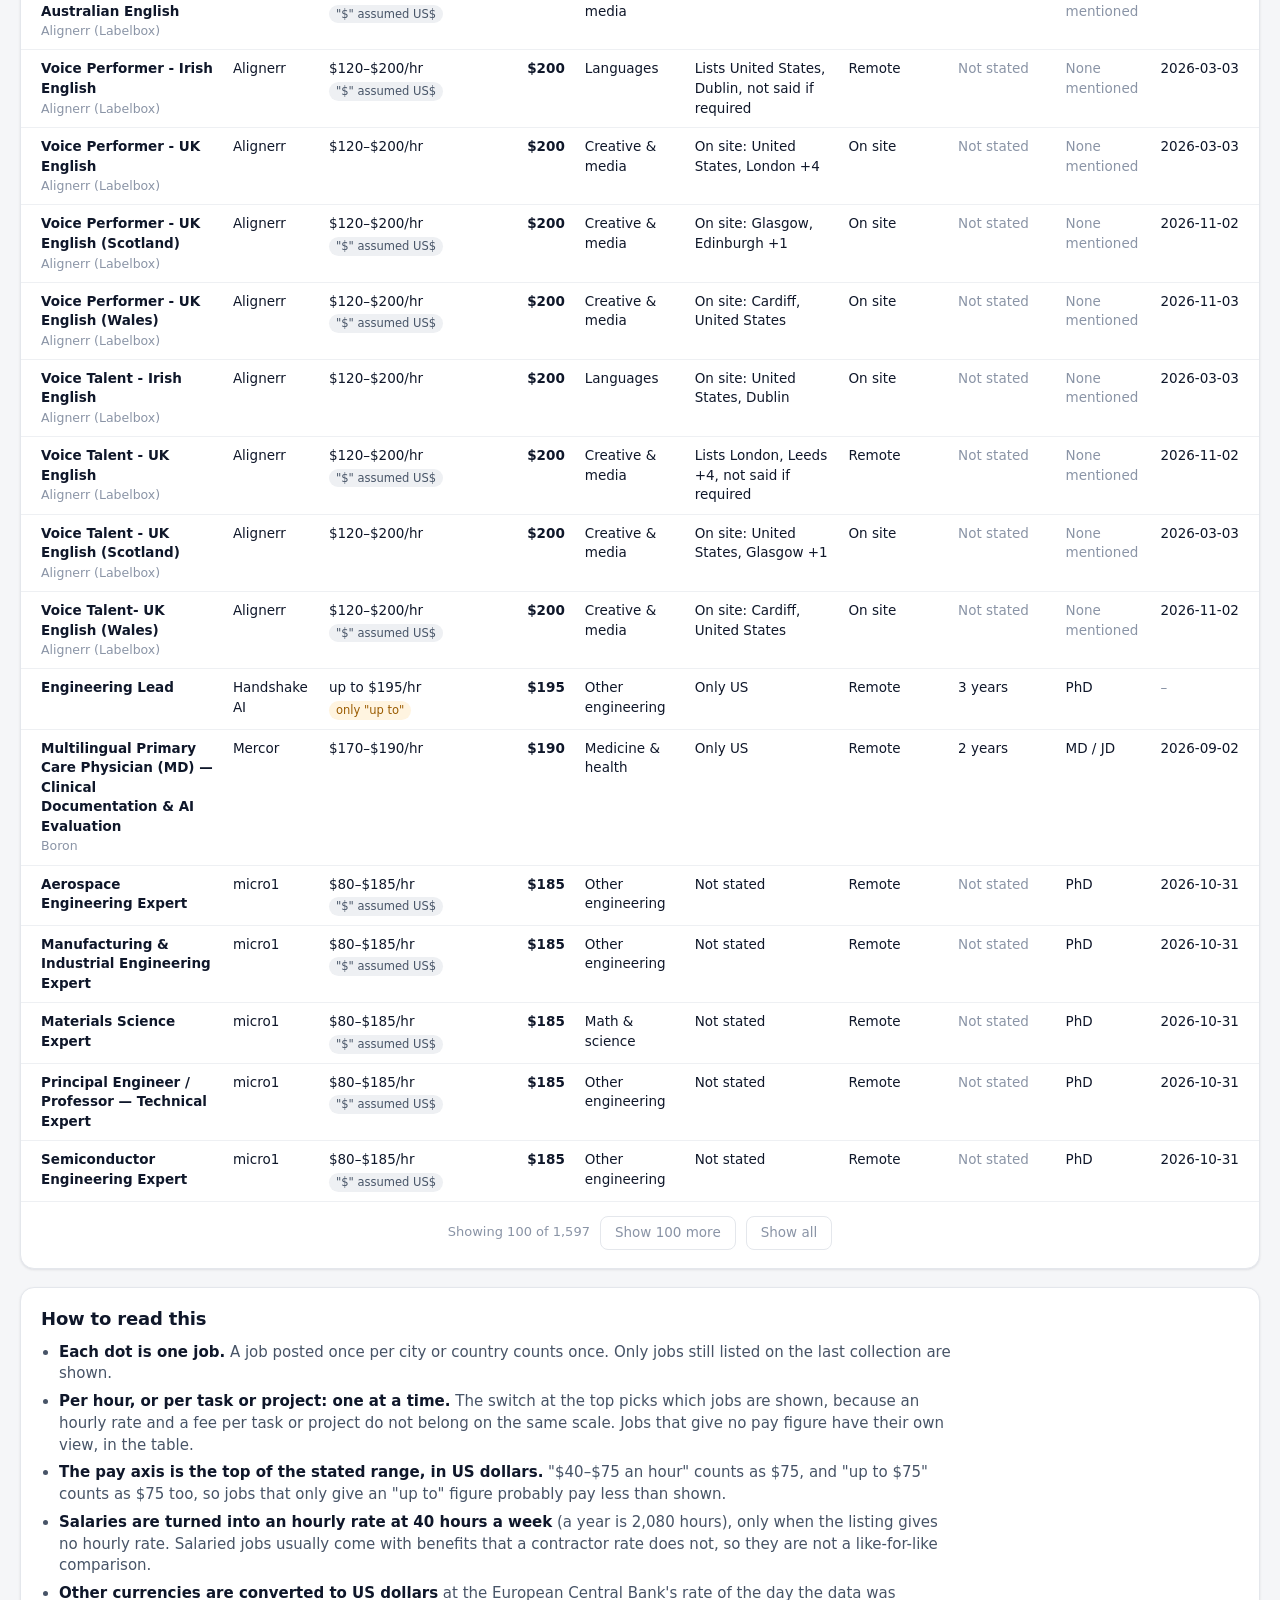
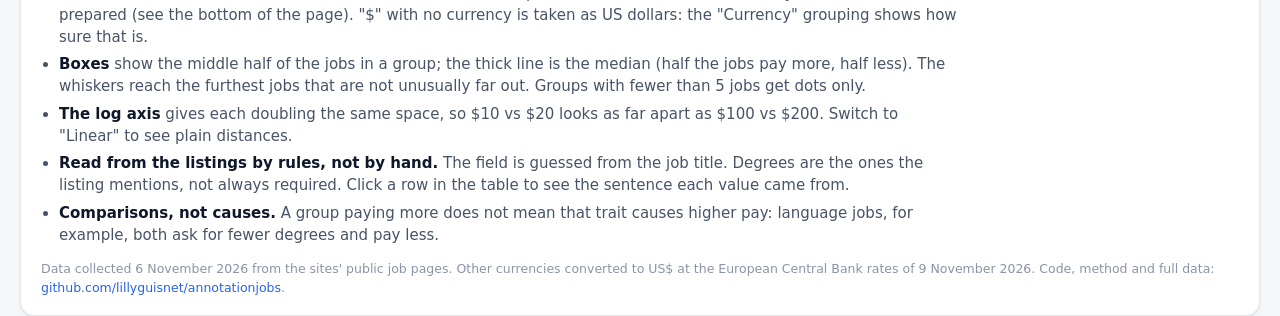
==== commit cbe2b7b7: "Page: per hour or per task/project, one at a time; salaries at 40 h/week when no hourly rate is give" ====
--- a/docs/index.html
+++ b/docs/index.html
@@ -76,10 +76,13 @@
     <h2>How to read this</h2>
     <ul>
       <li><b>Each dot is one job.</b> A job posted once per city or country counts once. Only jobs still listed on the last collection are shown.</li>
-      <li><b>The pay axis is the top of the hourly range, in US dollars.</b> "$40–$75 an hour" counts as $75, and "up to $75" counts as $75 too, so jobs that only give an "up to" figure probably pay less than shown. Jobs paid per task, per project, by salary or in another currency are in the table but not in the chart.</li>
+      <li><b>Per hour, or per task or project: one at a time.</b> The switch at the top picks which jobs are shown, because an hourly rate and a fee per task or project do not belong on the same scale. Jobs that give no pay figure have their own view, in the table.</li>
+      <li><b>The pay axis is the top of the stated range, in US dollars.</b> "$40–$75 an hour" counts as $75, and "up to $75" counts as $75 too, so jobs that only give an "up to" figure probably pay less than shown.</li>
+      <li><b>Salaries are turned into an hourly rate at 40 hours a week</b> (a year is 2,080 hours), only when the listing gives no hourly rate. Salaried jobs usually come with benefits that a contractor rate does not, so they are not a like-for-like comparison.</li>
+      <li><b>Other currencies are converted to US dollars</b> at the European Central Bank's rate of the day the data was prepared (see the bottom of the page). "$" with no currency is taken as US dollars: the "Currency" grouping shows how sure that is.</li>
       <li><b>Boxes</b> show the middle half of the jobs in a group; the thick line is the median (half the jobs pay more, half less). The whiskers reach the furthest jobs that are not unusually far out. Groups with fewer than 5 jobs get dots only.</li>
       <li><b>The log axis</b> gives each doubling the same space, so $10 vs $20 looks as far apart as $100 vs $200. Switch to "Linear" to see plain distances.</li>
-      <li><b>Read from the listings by rules, not by hand.</b> "$" with no currency is taken as US dollars (the "Why US$" grouping shows how sure that is). The field is guessed from the job title. Degrees are the ones the listing mentions, not always required. Click a row in the table to see the sentence each value came from.</li>
+      <li><b>Read from the listings by rules, not by hand.</b> The field is guessed from the job title. Degrees are the ones the listing mentions, not always required. Click a row in the table to see the sentence each value came from.</li>
       <li><b>Comparisons, not causes.</b> A group paying more does not mean that trait causes higher pay: language jobs, for example, both ask for fewer degrees and pay less.</li>
     </ul>
     <p class="foot" id="foot"></p>
--- a/docs/style.css
+++ b/docs/style.css
@@ -48,6 +48,11 @@
 .fbtn .caret { width: 9px; height: 9px; border-right: 1.6px solid currentColor; border-bottom: 1.6px solid currentColor;
   transform: translateY(-2px) rotate(45deg); opacity: .6; }
 .fbtn .badge { background: var(--accent); color: #fff; border-radius: 999px; font-size: 11px; padding: 0 6px; line-height: 17px; }
+.seg.basis { border-radius: 999px; flex: none; }
+.seg.basis button { padding: 0 14px; font-size: 13.5px; white-space: nowrap; }
+.seg.basis button .n { font-size: 12px; color: var(--ink-3); font-variant-numeric: tabular-nums; margin-left: 2px; }
+.seg.basis button.on .n { color: #b6c2d6; }
+.fbtn[hidden] { display: none; }
 .chips { display: flex; flex-wrap: wrap; gap: 6px; margin-top: 8px; }
 .chips:empty { display: none; }
 .chip { display: inline-flex; align-items: center; gap: 6px; background: #fff; border: 1px solid var(--line); border-radius: 999px;
@@ -190,6 +195,8 @@
   .filters::-webkit-scrollbar { display: none; }
   .search { flex: 0 0 210px; min-width: 0; }
   .fbtn { flex: none; }
+  .search { order: -2; }
+  .seg.basis { order: -1; }
   .controls { width: 100%; }
   .ctl { flex: 1 1 140px; }
   .ctl select { width: 100%; }
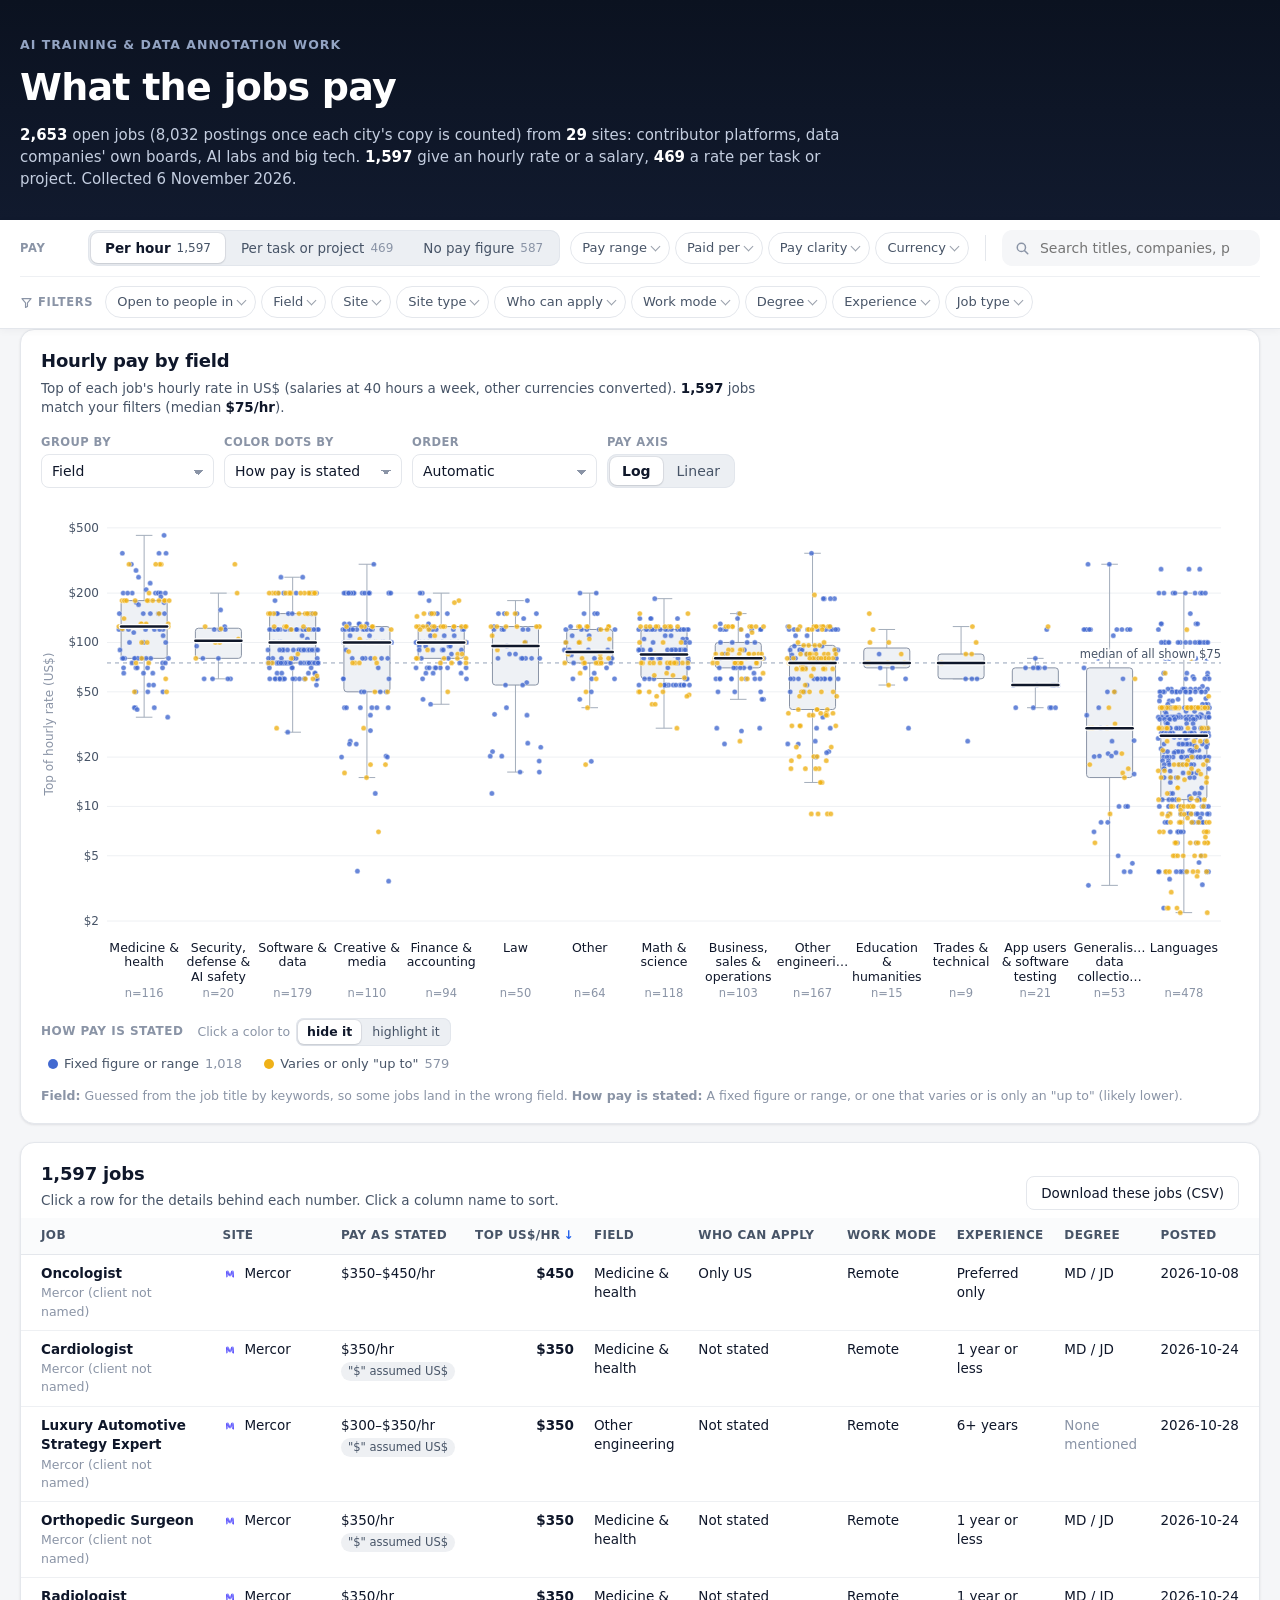
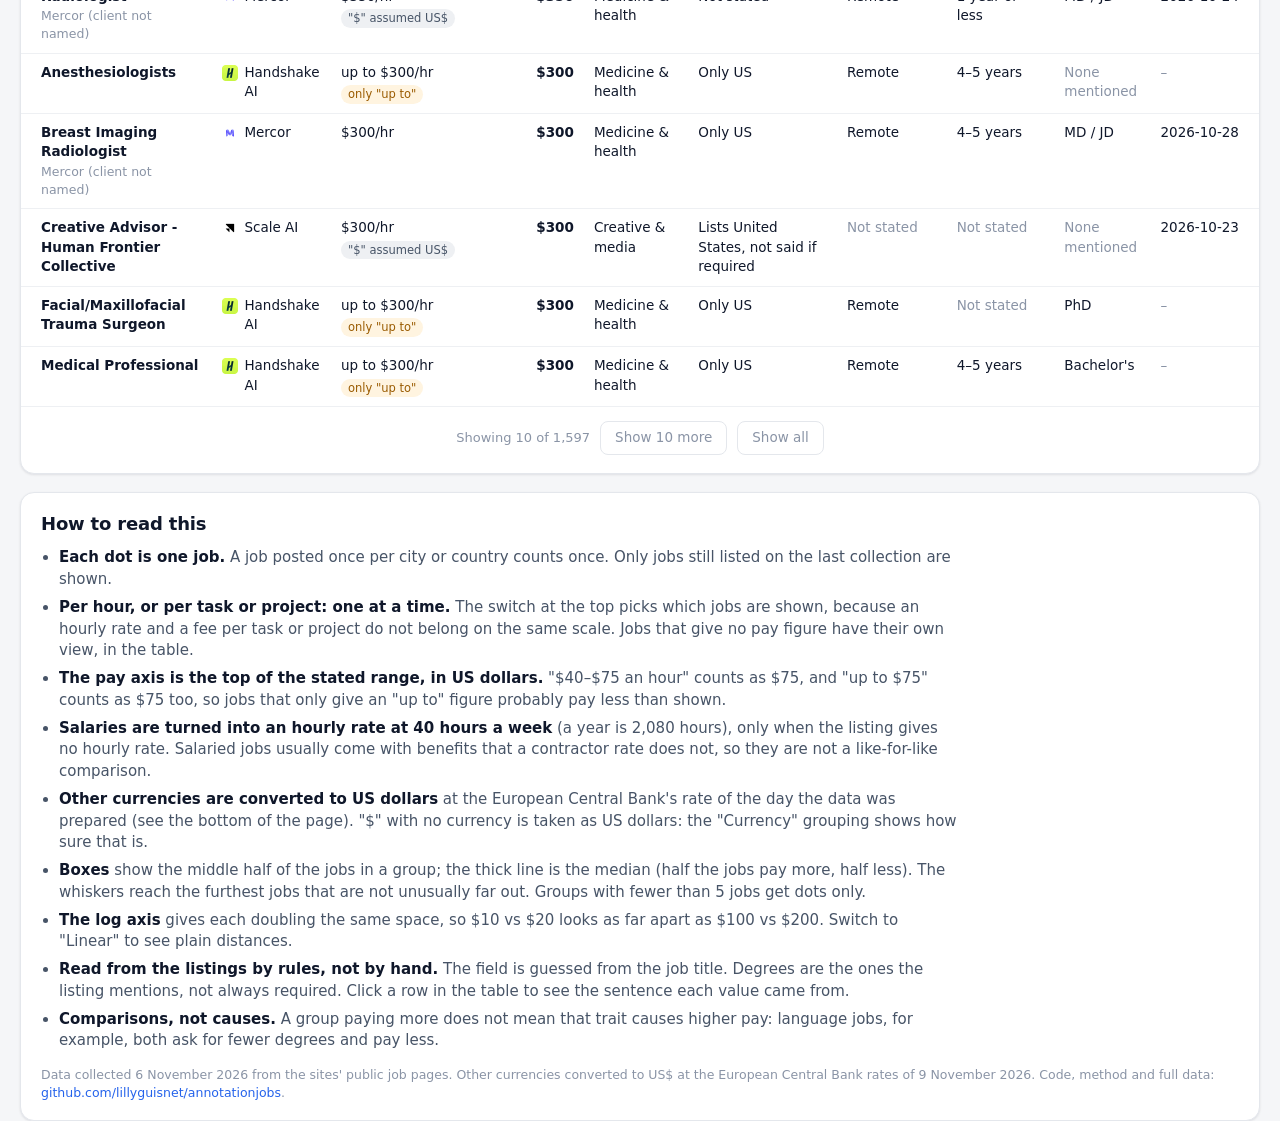
==== commit 8c8ebca0: "Page: filter bar in three zones (pay switch with its pay filters, search, filters); buttons show the" ====
--- a/docs/index.html
+++ b/docs/index.html
@@ -21,11 +21,19 @@
 
 <div class="filterbar" id="filterbar">
   <div class="wrap">
-    <div class="filters" id="filters">
+    <!-- three zones: which pay (pick one), search (free text), filters (narrow down, combinable) -->
+    <div class="bar-row bar-main">
+      <div class="zone zone-pay" id="zone-pay">
+        <span class="zlabel" id="pay-label">Pay</span>
+      </div>
+      <span class="vdiv" aria-hidden="true"></span>
       <label class="search"><svg viewBox="0 0 20 20" aria-hidden="true"><circle cx="8.5" cy="8.5" r="5.5"/><path d="M13 13l4 4"/></svg>
-        <input id="q" type="search" placeholder="Search titles, companies, places" autocomplete="off"></label>
+        <input id="q" type="search" placeholder="Search titles, companies, places" autocomplete="off" aria-label="Search"></label>
     </div>
-    <div class="chips" id="chips"></div>
+    <div class="bar-row bar-filters">
+      <span class="zlabel"><svg viewBox="0 0 20 20" aria-hidden="true"><path d="M3 4h14l-5.5 6.5V16l-3 1.5v-7z"/></svg>Filters</span>
+      <div class="filters" id="filters"></div>
+    </div>
   </div>
 </div>
 
--- a/docs/style.css
+++ b/docs/style.css
@@ -31,39 +31,43 @@
 .lede { margin: 10px 0 0; color: #c4cee0; max-width: 820px; }
 .lede b { color: #fff; font-weight: 650; }
 
-/* sticky filter bar */
-.filterbar { position: sticky; top: 0; z-index: 20; background: rgba(245, 246, 248, .9); backdrop-filter: saturate(1.4) blur(10px);
-  -webkit-backdrop-filter: saturate(1.4) blur(10px); border-bottom: 1px solid var(--line); padding: 10px 0; }
-.filters { display: flex; flex-wrap: wrap; gap: 8px; align-items: center; }
-.search { display: flex; align-items: center; gap: 6px; background: #fff; border: 1px solid var(--line); border-radius: 999px;
-  padding: 0 12px; height: 34px; min-width: 230px; flex: 0 1 280px; }
-.search:focus-within { border-color: var(--accent); box-shadow: 0 0 0 3px var(--accent-soft); }
+/* sticky filter bar: three zones, each with its own look
+   - Pay: a segmented switch on a grey track (pick exactly one), with its pay range next to it
+   - Search: a filled text field
+   - Filters: outlined pill buttons that open a list (combine as many as you like) */
+.filterbar { position: sticky; top: 0; z-index: 20; background: rgba(255, 255, 255, .94); backdrop-filter: saturate(1.4) blur(10px);
+  -webkit-backdrop-filter: saturate(1.4) blur(10px); border-bottom: 1px solid var(--line); box-shadow: 0 2px 8px rgba(16, 24, 40, .04); }
+.bar-row { display: flex; align-items: center; gap: 12px; }
+.bar-main { padding: 10px 0; flex-wrap: wrap; row-gap: 8px; }
+.bar-filters { padding: 9px 0 10px; border-top: 1px solid var(--line-soft); align-items: flex-start; }
+.zone { display: flex; align-items: center; gap: 10px; flex: none; }
+.pay-filters { flex-wrap: nowrap; }
+.zlabel { flex: none; display: inline-flex; align-items: center; gap: 5px; min-width: 58px; height: 32px; font-size: 11.5px; font-weight: 700;
+  letter-spacing: .06em; text-transform: uppercase; color: var(--ink-3); }
+.zlabel svg { width: 13px; height: 13px; fill: none; stroke: currentColor; stroke-width: 1.8; stroke-linejoin: round; }
+.vdiv { width: 1px; height: 26px; background: var(--line); flex: none; margin: 0 4px; }
+.filters { display: flex; flex-wrap: wrap; gap: 5px; align-items: center; min-width: 0; }
+.search { display: flex; align-items: center; gap: 8px; background: var(--bg); border: 1px solid transparent; border-radius: 10px;
+  padding: 0 12px; height: 36px; flex: 1 1 240px; max-width: 640px; min-width: 220px; transition: background .15s, border-color .15s; }
+.search:hover { border-color: var(--line); }
+.search:focus-within { background: #fff; border-color: var(--accent); box-shadow: 0 0 0 3px var(--accent-soft); }
 .search svg { width: 15px; height: 15px; fill: none; stroke: var(--ink-3); stroke-width: 2; stroke-linecap: round; flex: none; }
 .search input { border: 0; outline: 0; background: transparent; width: 100%; height: 100%; font-size: 14px; }
-.fbtn { height: 34px; padding: 0 12px; border: 1px solid var(--line); background: #fff; border-radius: 999px; cursor: pointer;
-  font-size: 13.5px; color: var(--ink-2); display: inline-flex; align-items: center; gap: 6px; white-space: nowrap; }
-.fbtn:hover { border-color: #cdd3dc; color: var(--ink); }
+.fbtn { height: 32px; padding: 0 10px 0 11px; border: 1px solid var(--line); background: #fff; border-radius: 999px; cursor: pointer;
+  font-size: 13px; color: var(--ink-2); display: inline-flex; align-items: center; gap: 5px; white-space: nowrap; }
+.fbtn:hover { border-color: #b8c0cc; color: var(--ink); }
 .fbtn[aria-expanded="true"] { border-color: var(--accent); box-shadow: 0 0 0 3px var(--accent-soft); }
 .fbtn.on { background: var(--accent-soft); border-color: #b9cdfb; color: #1d4ed8; font-weight: 600; }
-.fbtn .caret { width: 9px; height: 9px; border-right: 1.6px solid currentColor; border-bottom: 1.6px solid currentColor;
-  transform: translateY(-2px) rotate(45deg); opacity: .6; }
+.fbtn .caret { width: 7px; height: 7px; border-right: 1.5px solid currentColor; border-bottom: 1.5px solid currentColor;
+  transform: translateY(-2px) rotate(45deg); opacity: .55; }
 .fbtn .badge { background: var(--accent); color: #fff; border-radius: 999px; font-size: 11px; padding: 0 6px; line-height: 17px; }
-.seg.basis { border-radius: 999px; flex: none; }
+.fbtn[hidden] { display: none; }
+.seg.basis { height: 36px; }
 .seg.basis button { padding: 0 14px; font-size: 13.5px; white-space: nowrap; }
-.seg.basis button .n { font-size: 12px; color: var(--ink-3); font-variant-numeric: tabular-nums; margin-left: 2px; }
-.seg.basis button.on .n { color: #b6c2d6; }
-.fbtn[hidden] { display: none; }
-.chips { display: flex; flex-wrap: wrap; gap: 6px; margin-top: 8px; }
-.chips:empty { display: none; }
-.chip { display: inline-flex; align-items: center; gap: 6px; background: #fff; border: 1px solid var(--line); border-radius: 999px;
-  padding: 2px 4px 2px 10px; font-size: 12.5px; color: var(--ink-2); max-width: 100%; }
-.chip b { color: var(--ink); font-weight: 600; }
-.chip span { overflow: hidden; text-overflow: ellipsis; white-space: nowrap; max-width: 520px; }
-.chip button { border: 0; background: var(--line-soft); width: 20px; height: 20px; border-radius: 50%; cursor: pointer; line-height: 1;
-  color: var(--ink-2); flex: none; }
-.chip button:hover { background: #dfe3ea; color: var(--ink); }
-.chip.clear { background: transparent; border-style: dashed; cursor: pointer; padding: 2px 10px; }
-.chip.clear:hover { color: var(--ink); border-color: #b8c0cc; }
+.seg.basis button .n { font-size: 12px; color: var(--ink-3); font-variant-numeric: tabular-nums; margin-left: 6px; font-weight: 500; }
+.clear-all { height: 32px; border: 0; background: none; color: var(--accent); cursor: pointer; font-size: 13px; padding: 0 6px; }
+.clear-all:hover { text-decoration: underline; }
+.clear-all[hidden] { display: none; }
 
 /* popover */
 .pop { position: absolute; z-index: 40; background: #fff; border: 1px solid var(--line); border-radius: 12px; width: 320px;
@@ -80,6 +84,12 @@
 .pop-row .only { visibility: hidden; border: 0; background: none; color: var(--accent); cursor: pointer; font-size: 12px; padding: 0 2px; }
 .pop-row:hover .only { visibility: visible; }
 .pop-row.zero .lab { color: var(--ink-3); }
+.pop-row.zero .logo { opacity: .45; }
+/* site logos, before the site's name */
+.logo { width: 16px; height: 16px; flex: none; border-radius: 3px; object-fit: contain; vertical-align: -3px; }
+.site { display: inline-flex; align-items: flex-start; gap: 6px; }
+.site .logo { margin-top: 2px; }
+.legend .item .logo { margin-right: -1px; }
 .pop-foot { display: flex; justify-content: space-between; align-items: center; gap: 12px; padding: 8px 14px 12px; border-top: 1px solid var(--line-soft); }
 .linkbtn { white-space: nowrap; border: 0; background: none; color: var(--accent); cursor: pointer; padding: 0; font-size: 13px; }
 .linkbtn:hover { text-decoration: underline; }
@@ -99,6 +109,8 @@
 .card h2 { margin: 0; font-size: 18px; letter-spacing: -.01em; }
 .sub { margin: 4px 0 0; color: var(--ink-2); font-size: 13.5px; max-width: 720px; }
 .sub b { color: var(--ink); font-weight: 650; }
+.sub .also { color: var(--ink); }
+.sub .linkbtn { font-size: inherit; }
 .controls { display: flex; flex-wrap: wrap; gap: 10px; align-items: flex-end; }
 .ctl { display: grid; gap: 4px; font-size: 11.5px; color: var(--ink-3); font-weight: 600; text-transform: uppercase; letter-spacing: .04em; }
 .ctl select { height: 34px; border: 1px solid var(--line); border-radius: 8px; padding: 0 30px 0 10px; background: #fff; font-size: 14px;
@@ -106,10 +118,13 @@
   background-image: linear-gradient(45deg, transparent 50%, #8a94a6 50%), linear-gradient(135deg, #8a94a6 50%, transparent 50%);
   background-position: calc(100% - 15px) 15px, calc(100% - 10px) 15px; background-size: 5px 5px; background-repeat: no-repeat; }
 .ctl select:focus { outline: 0; border-color: var(--accent); box-shadow: 0 0 0 3px var(--accent-soft); }
-.seg { display: inline-flex; border: 1px solid var(--line); border-radius: 8px; overflow: hidden; height: 34px; background: #fff; }
-.seg button { border: 0; background: none; padding: 0 12px; cursor: pointer; font-size: 14px; color: var(--ink-2); text-transform: none; letter-spacing: 0; font-weight: 500; }
-.seg button + button { border-left: 1px solid var(--line); }
-.seg button.on { background: var(--ink); color: #fff; }
+/* "pick one" switches (pay, log/linear, legend mode): a grey track with the chosen option raised on it */
+.seg { display: inline-flex; gap: 2px; padding: 3px; height: 34px; border-radius: 10px; background: #eceff3; box-shadow: inset 0 0 0 1px #e2e6ec; }
+.seg button { border: 0; background: none; padding: 0 12px; border-radius: 7px; cursor: pointer; font-size: 14px; color: var(--ink-2);
+  text-transform: none; letter-spacing: 0; font-weight: 500; display: inline-flex; align-items: center; transition: background .15s, color .15s; }
+.seg button:hover { color: var(--ink); }
+.seg button.on { background: #fff; color: var(--ink); font-weight: 650; box-shadow: 0 1px 2px rgba(16, 24, 40, .12), 0 0 0 1px rgba(16, 24, 40, .06); }
+.seg button.on .n { color: var(--ink-2); }
 .btn { height: 34px; padding: 0 14px; border: 1px solid var(--line); background: #fff; border-radius: 8px; cursor: pointer; font-size: 13.5px; }
 .btn:hover { border-color: #cdd3dc; }
 
@@ -136,14 +151,24 @@
 .tip table { border-collapse: collapse; margin-top: 4px; }
 .tip td { padding: 1px 10px 1px 0; }
 .tip td + td { text-align: right; font-variant-numeric: tabular-nums; color: #fff; }
-.legend { display: flex; flex-wrap: wrap; gap: 4px 14px; margin-top: 10px; font-size: 13px; }
+.legend { margin-top: 10px; font-size: 13px; }
 .legend:empty { display: none; }
-.legend .item { display: inline-flex; align-items: center; gap: 6px; cursor: pointer; border: 0; background: none; padding: 2px 0; color: var(--ink-2); }
-.legend .item:hover { color: var(--ink); }
-.legend .item.off { opacity: .35; text-decoration: line-through; }
+.legend-head { display: flex; flex-wrap: wrap; align-items: center; gap: 6px 14px; margin-bottom: 6px; }
+.legend .mode { color: var(--ink-3); font-size: 12.5px; display: inline-flex; align-items: center; gap: 6px; }
+.seg.mini { height: 28px; padding: 2px; border-radius: 8px; }
+.seg.mini button { font-size: 12.5px; padding: 0 9px; border-radius: 6px; }
+.legend-items { display: flex; flex-wrap: wrap; gap: 2px 6px; }
+.legend .item { display: inline-flex; align-items: center; gap: 6px; cursor: pointer; border: 1px solid transparent; background: none;
+  padding: 2px 8px 2px 6px; border-radius: 999px; color: var(--ink-2); transition: opacity .15s, background .15s; }
+.legend .item:hover { color: var(--ink); background: var(--bg); }
+.legend .item.off { opacity: .45; text-decoration: line-through; }
+.legend .item.dim { opacity: .5; }
+.legend .item.lit { background: #fff; border-color: var(--ink); color: var(--ink); font-weight: 600; }
 .legend .sw { width: 10px; height: 10px; border-radius: 50%; flex: none; }
-.legend .n { color: var(--ink-3); font-variant-numeric: tabular-nums; }
-.legend .ttl { color: var(--ink-3); font-size: 12px; font-weight: 600; text-transform: uppercase; letter-spacing: .04em; align-self: center; }
+.legend .item.lit .sw { box-shadow: 0 0 0 2px #fff, 0 0 0 3px var(--ink); }
+.legend .n { color: var(--ink-3); font-variant-numeric: tabular-nums; font-weight: 400; }
+.legend .note-grey { align-self: center; font-size: 12px; padding-left: 4px; }
+.legend .ttl { color: var(--ink-3); font-size: 12px; font-weight: 600; text-transform: uppercase; letter-spacing: .04em; }
 .note { margin: 10px 0 0; color: var(--ink-3); font-size: 12.5px; }
 
 /* table */
@@ -185,18 +210,30 @@
 .about b { color: var(--ink); }
 .foot { color: var(--ink-3); font-size: 12.5px; margin: 14px 0 0; }
 
+/* mid-size screens: the search box gets its own line, under the pay controls */
+@media (min-width: 721px) and (max-width: 1220px) {
+  .vdiv { display: none; }
+  .search { flex-basis: 100%; margin-left: 76px; }
+}
+
 @media (max-width: 720px) {
   .wrap { padding: 0 12px; }
   .card { padding: 14px 12px; border-radius: 12px; }
   .table-scroll { margin: 4px -12px 0; }
   #table th:first-child, #table td:first-child { padding-left: 12px; }
-  /* one scrollable row so the sticky bar stays short on a phone */
+  /* phone: pay switch, then search, then one sideways-scrolling row of filters */
+  .bar-main { flex-wrap: wrap; gap: 8px; padding: 8px 0; }
+  .zone-pay { width: 100%; }
+  .pay-filters { display: none; }
+  .zone-pay .zlabel, .vdiv, .bar-filters .zlabel { display: none; }
+  .seg.basis { flex: 1; height: 34px; }
+  .seg.basis button { flex: 1; justify-content: center; padding: 0 6px; font-size: 13px; }
+  .seg.basis button .n { display: none; }
+  .search { flex: 1 1 100%; max-width: none; height: 34px; }
+  .bar-filters { padding: 8px 0; }
   .filters { flex-wrap: nowrap; overflow-x: auto; scrollbar-width: none; margin: 0 -12px; padding: 0 12px; }
   .filters::-webkit-scrollbar { display: none; }
-  .search { flex: 0 0 210px; min-width: 0; }
   .fbtn { flex: none; }
-  .search { order: -2; }
-  .seg.basis { order: -1; }
   .controls { width: 100%; }
   .ctl { flex: 1 1 140px; }
   .ctl select { width: 100%; }
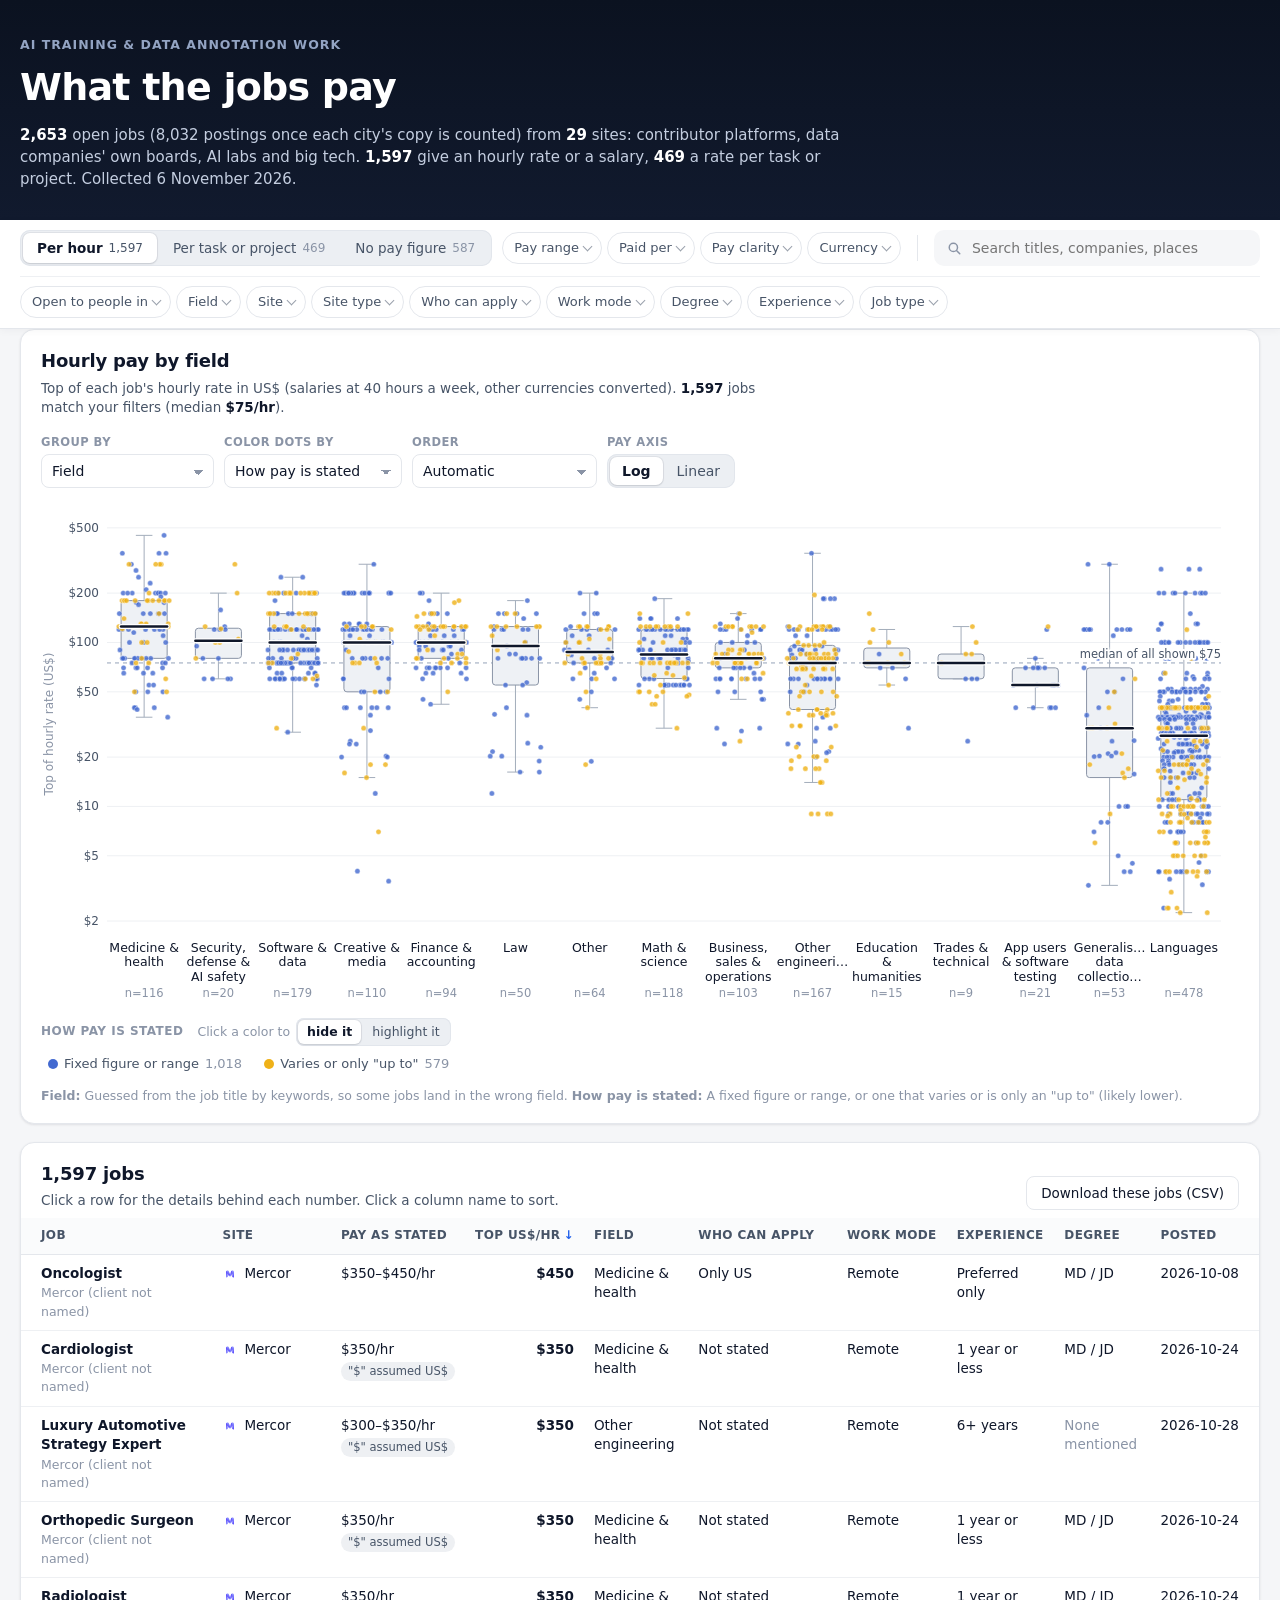
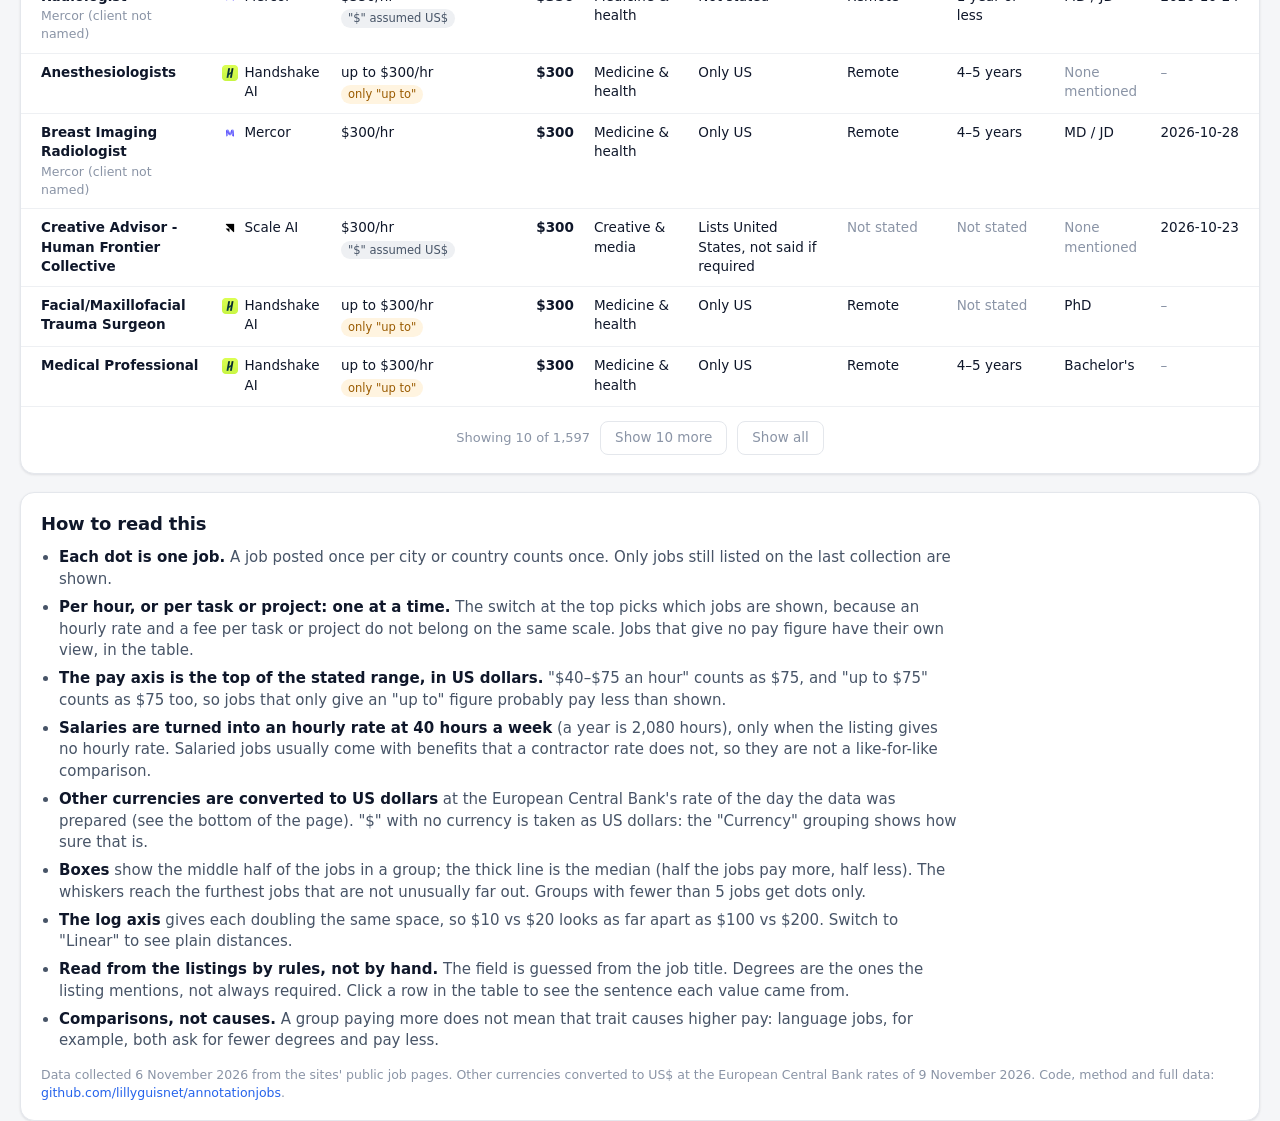
==== commit 0052bc54: "Page: no zone labels in the filter bar" ====
--- a/docs/index.html
+++ b/docs/index.html
@@ -23,16 +23,13 @@
   <div class="wrap">
     <!-- three zones: which pay (pick one), search (free text), filters (narrow down, combinable) -->
     <div class="bar-row bar-main">
-      <div class="zone zone-pay" id="zone-pay">
-        <span class="zlabel" id="pay-label">Pay</span>
-      </div>
+      <div class="zone zone-pay" id="zone-pay"></div>
       <span class="vdiv" aria-hidden="true"></span>
       <label class="search"><svg viewBox="0 0 20 20" aria-hidden="true"><circle cx="8.5" cy="8.5" r="5.5"/><path d="M13 13l4 4"/></svg>
         <input id="q" type="search" placeholder="Search titles, companies, places" autocomplete="off" aria-label="Search"></label>
     </div>
     <div class="bar-row bar-filters">
-      <span class="zlabel"><svg viewBox="0 0 20 20" aria-hidden="true"><path d="M3 4h14l-5.5 6.5V16l-3 1.5v-7z"/></svg>Filters</span>
-      <div class="filters" id="filters"></div>
+      <div class="filters" id="filters" role="group" aria-label="Filters"></div>
     </div>
   </div>
 </div>
--- a/docs/style.css
+++ b/docs/style.css
@@ -42,9 +42,6 @@
 .bar-filters { padding: 9px 0 10px; border-top: 1px solid var(--line-soft); align-items: flex-start; }
 .zone { display: flex; align-items: center; gap: 10px; flex: none; }
 .pay-filters { flex-wrap: nowrap; }
-.zlabel { flex: none; display: inline-flex; align-items: center; gap: 5px; min-width: 58px; height: 32px; font-size: 11.5px; font-weight: 700;
-  letter-spacing: .06em; text-transform: uppercase; color: var(--ink-3); }
-.zlabel svg { width: 13px; height: 13px; fill: none; stroke: currentColor; stroke-width: 1.8; stroke-linejoin: round; }
 .vdiv { width: 1px; height: 26px; background: var(--line); flex: none; margin: 0 4px; }
 .filters { display: flex; flex-wrap: wrap; gap: 5px; align-items: center; min-width: 0; }
 .search { display: flex; align-items: center; gap: 8px; background: var(--bg); border: 1px solid transparent; border-radius: 10px;
@@ -211,9 +208,9 @@
 .foot { color: var(--ink-3); font-size: 12.5px; margin: 14px 0 0; }
 
 /* mid-size screens: the search box gets its own line, under the pay controls */
-@media (min-width: 721px) and (max-width: 1220px) {
+@media (min-width: 721px) and (max-width: 1150px) {
   .vdiv { display: none; }
-  .search { flex-basis: 100%; margin-left: 76px; }
+  .search { flex-basis: 100%; }
 }
 
 @media (max-width: 720px) {
@@ -225,7 +222,7 @@
   .bar-main { flex-wrap: wrap; gap: 8px; padding: 8px 0; }
   .zone-pay { width: 100%; }
   .pay-filters { display: none; }
-  .zone-pay .zlabel, .vdiv, .bar-filters .zlabel { display: none; }
+  .vdiv { display: none; }
   .seg.basis { flex: 1; height: 34px; }
   .seg.basis button { flex: 1; justify-content: center; padding: 0 6px; font-size: 13px; }
   .seg.basis button .n { display: none; }
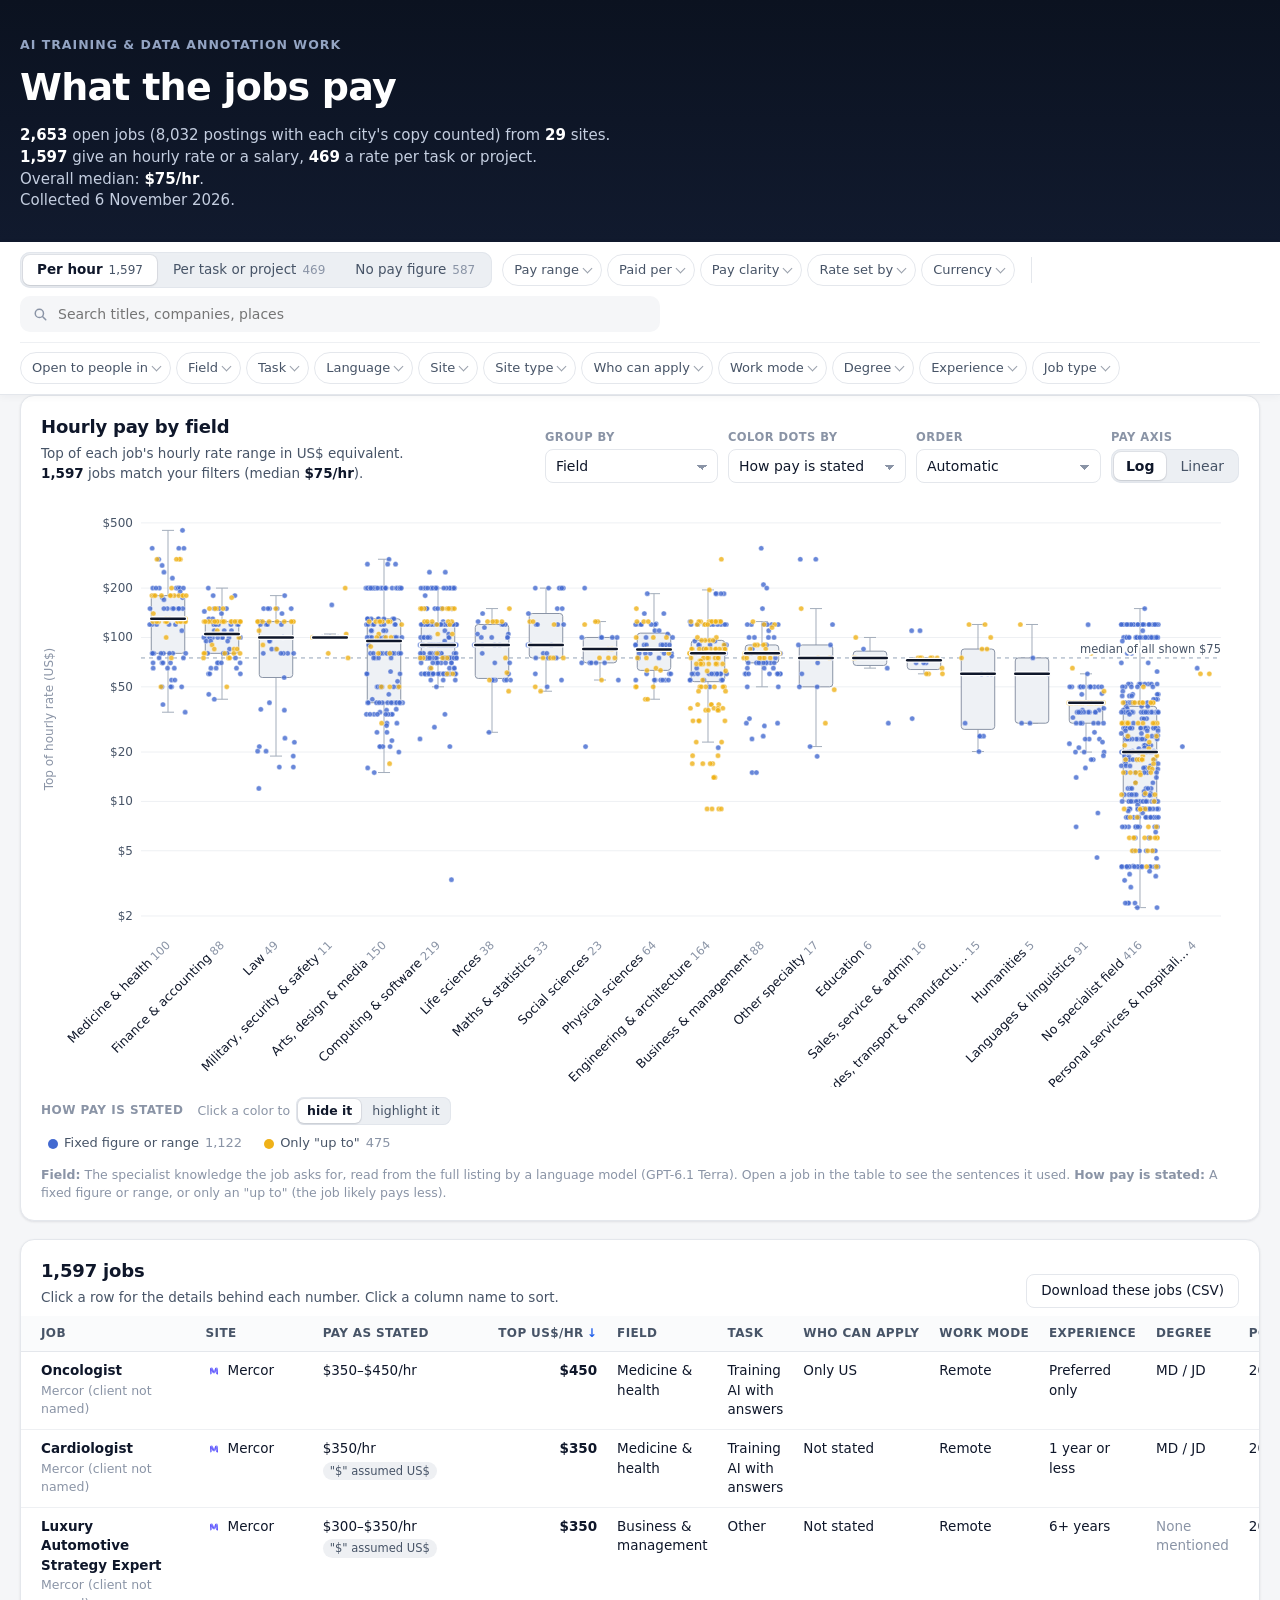
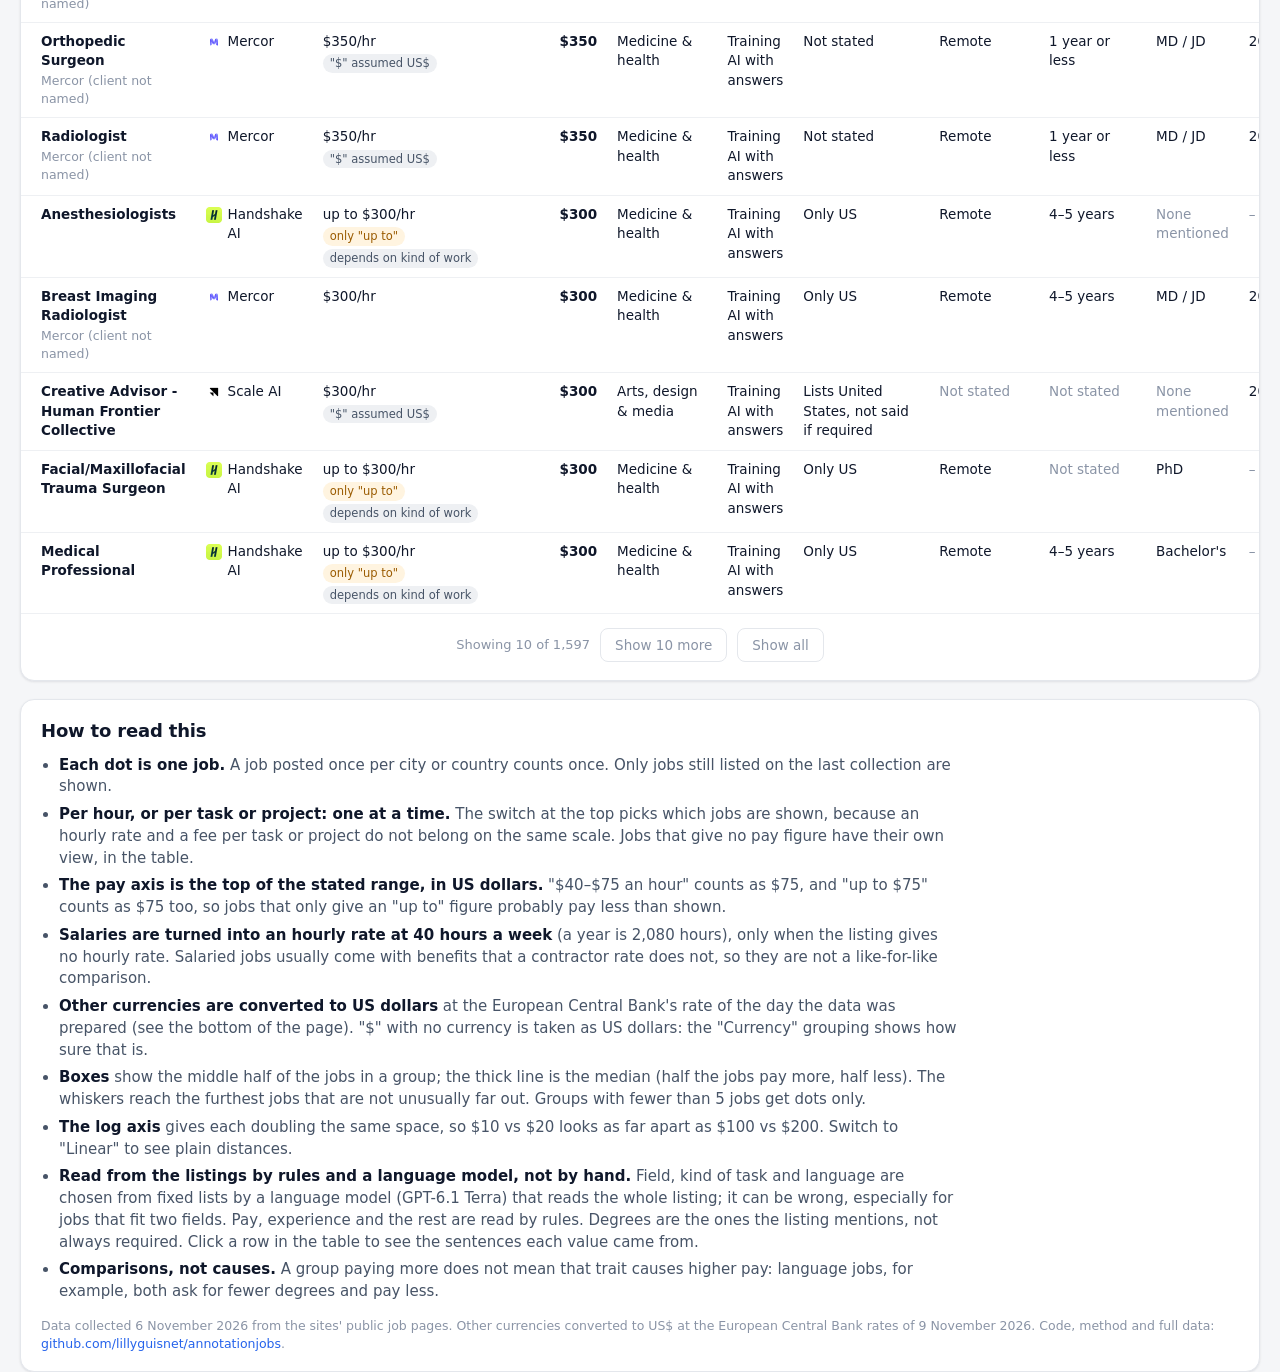
==== commit cbfc03f2: "Field, kind of task and language read from the full listing by GPT-6.1 Terra (fixed lists, quoted ev" ====
--- a/docs/index.html
+++ b/docs/index.html
@@ -6,7 +6,7 @@
 <title>AI training &amp; data annotation jobs: what they pay</title>
 <meta name="description" content="Open AI-training and data-annotation jobs from contributor platforms, data companies and AI labs, with their hourly pay, who can apply and what they ask for.">
 <meta property="og:title" content="AI training & data annotation jobs: what they pay">
-<meta property="og:description" content="Hourly pay of open AI-training and data-annotation jobs, by site, field, degree, experience and more.">
+<meta property="og:description" content="Hourly pay of open AI-training and data-annotation jobs, by site, field, kind of task, language, degree, experience and more.">
 <link rel="icon" href="data:image/svg+xml,<svg xmlns='http://www.w3.org/2000/svg' viewBox='0 0 32 32'><rect width='32' height='32' rx='7' fill='%232563eb'/><circle cx='9' cy='20' r='3' fill='white'/><circle cx='16' cy='12' r='3' fill='white'/><circle cx='23' cy='16' r='3' fill='white'/></svg>">
 <link rel="stylesheet" href="style.css">
 </head>
@@ -87,7 +87,7 @@
       <li><b>Other currencies are converted to US dollars</b> at the European Central Bank's rate of the day the data was prepared (see the bottom of the page). "$" with no currency is taken as US dollars: the "Currency" grouping shows how sure that is.</li>
       <li><b>Boxes</b> show the middle half of the jobs in a group; the thick line is the median (half the jobs pay more, half less). The whiskers reach the furthest jobs that are not unusually far out. Groups with fewer than 5 jobs get dots only.</li>
       <li><b>The log axis</b> gives each doubling the same space, so $10 vs $20 looks as far apart as $100 vs $200. Switch to "Linear" to see plain distances.</li>
-      <li><b>Read from the listings by rules, not by hand.</b> The field is guessed from the job title. Degrees are the ones the listing mentions, not always required. Click a row in the table to see the sentence each value came from.</li>
+      <li><b>Read from the listings by rules and a language model, not by hand.</b> Field, kind of task and language are chosen from fixed lists by a language model (GPT-6.1 Terra) that reads the whole listing; it can be wrong, especially for jobs that fit two fields. Pay, experience and the rest are read by rules. Degrees are the ones the listing mentions, not always required. Click a row in the table to see the sentences each value came from.</li>
       <li><b>Comparisons, not causes.</b> A group paying more does not mean that trait causes higher pay: language jobs, for example, both ask for fewer degrees and pay less.</li>
     </ul>
     <p class="foot" id="foot"></p>
--- a/docs/style.css
+++ b/docs/style.css
@@ -30,6 +30,7 @@
 .hero h1 { margin: 0; font-size: clamp(26px, 4vw, 38px); letter-spacing: -.02em; font-weight: 750; }
 .lede { margin: 10px 0 0; color: #c4cee0; max-width: 820px; }
 .lede b { color: #fff; font-weight: 650; }
+.lede .line { display: block; }
 
 /* sticky filter bar: three zones, each with its own look
    - Pay: a segmented switch on a grey track (pick exactly one), with its pay range next to it
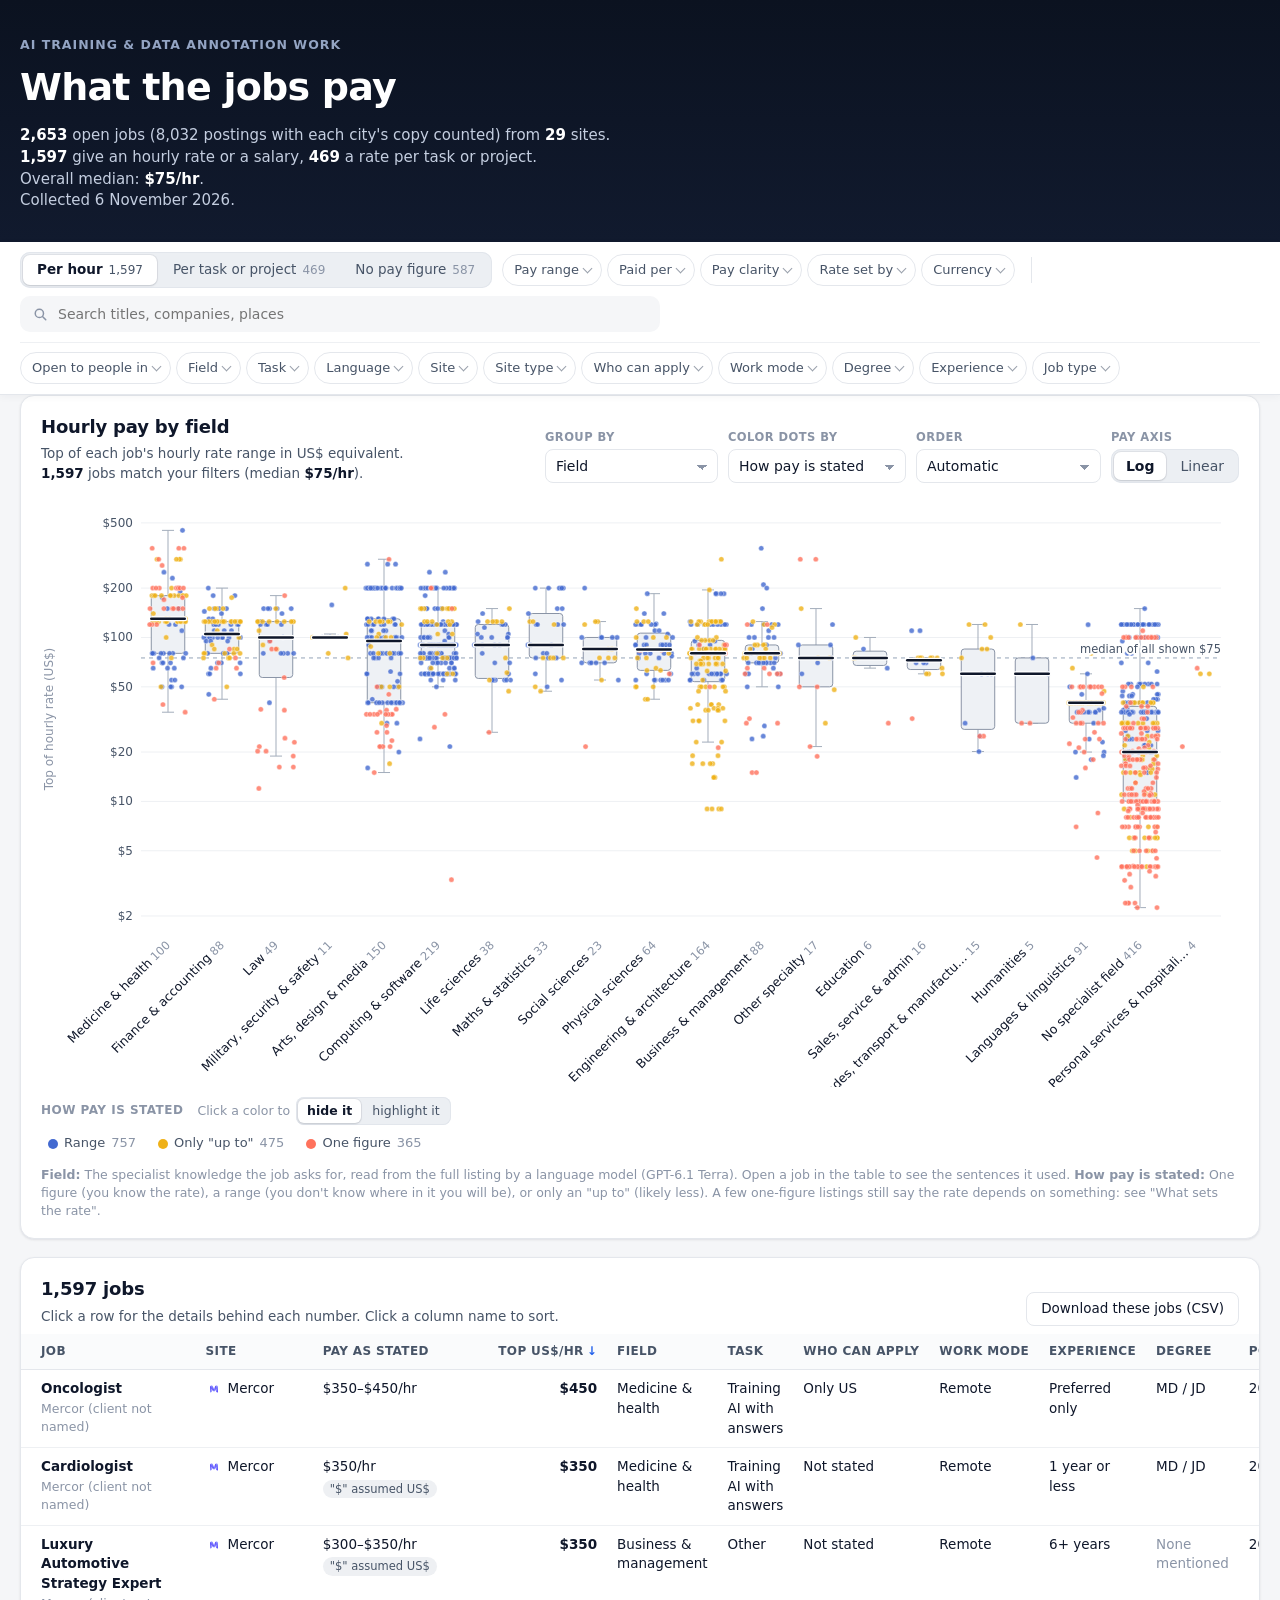
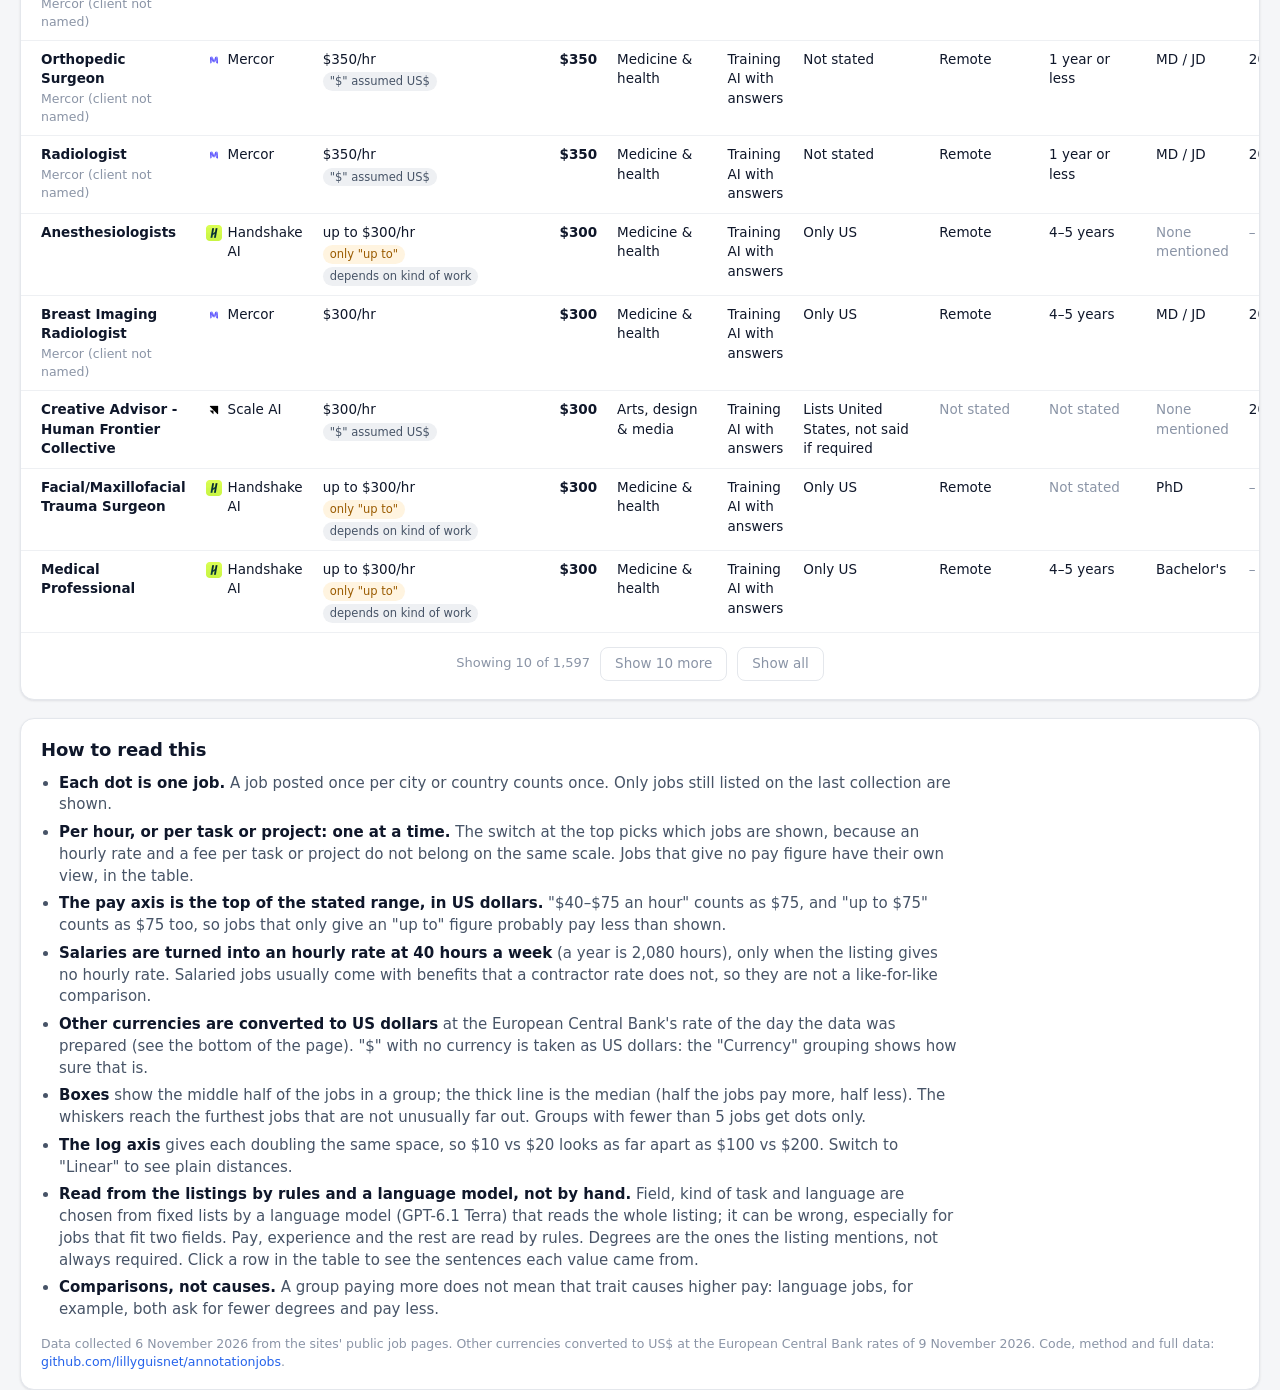
==== commit 14dff91f: "Page: jobs with no pay figure shown as job counts per group, bars split by the color grouping (hover" ====
--- a/docs/index.html
+++ b/docs/index.html
@@ -43,7 +43,7 @@
       </div>
       <div class="controls">
         <label class="ctl"><span>Group by</span><select id="x"></select></label>
-        <label class="ctl"><span>Color dots by</span><select id="color"></select></label>
+        <label class="ctl"><span id="color-label">Color dots by</span><select id="color"></select></label>
         <label class="ctl"><span>Order</span><select id="sort">
           <option value="auto">Automatic</option>
           <option value="median">Highest median first</option>
--- a/docs/style.css
+++ b/docs/style.css
@@ -140,6 +140,8 @@
 .xlabel:hover text.name { fill: var(--accent); text-decoration: underline; }
 .ylab { fill: var(--ink-3); font-size: 12px; }
 .empty { fill: var(--ink-3); font-size: 14px; }
+.bar-total { fill: var(--ink-2); font-size: 11.5px; font-variant-numeric: tabular-nums; }
+.ctl[hidden] { display: none; }
 .tip { position: absolute; pointer-events: none; z-index: 10; background: #0f172a; color: #e5e9f0; border-radius: 10px; padding: 10px 12px;
   font-size: 12.5px; max-width: 320px; box-shadow: 0 10px 24px rgba(15, 23, 42, .25); line-height: 1.4; }
 .tip b { color: #fff; display: block; font-size: 13.5px; margin-bottom: 2px; }
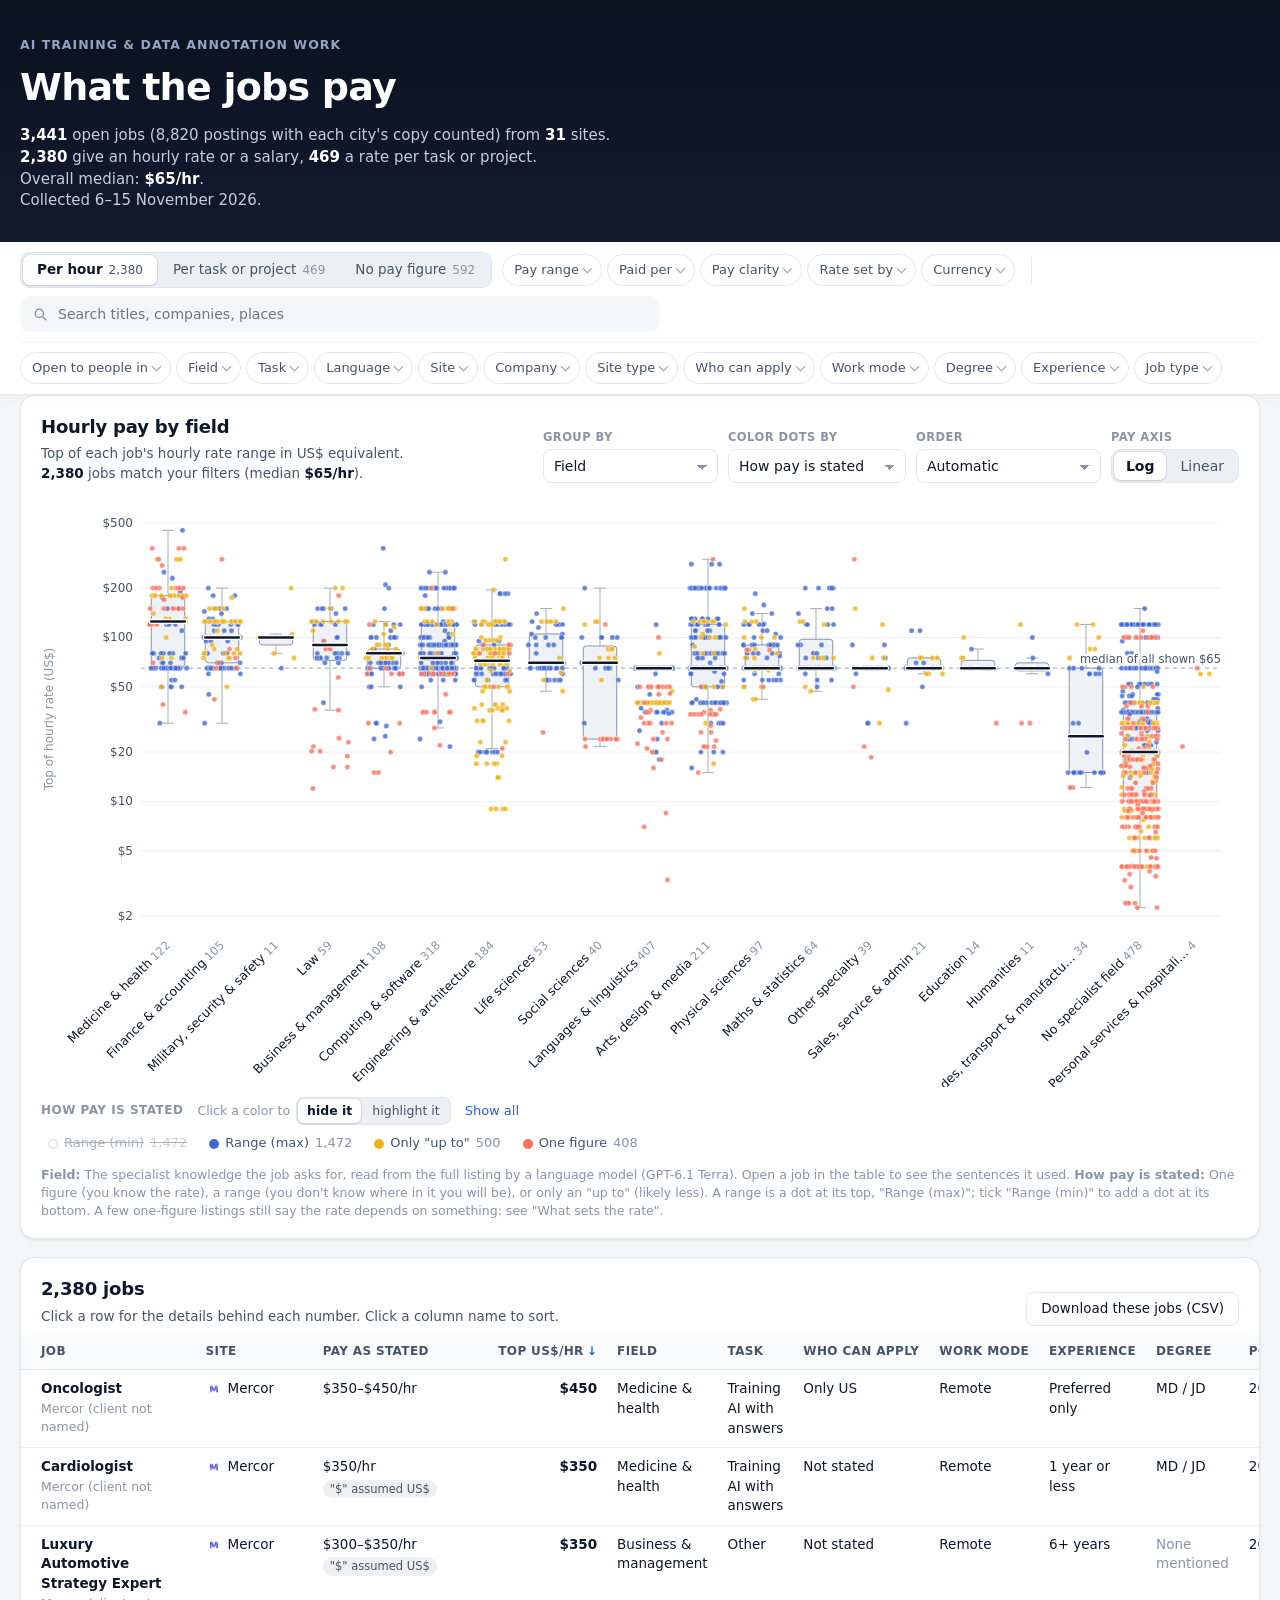
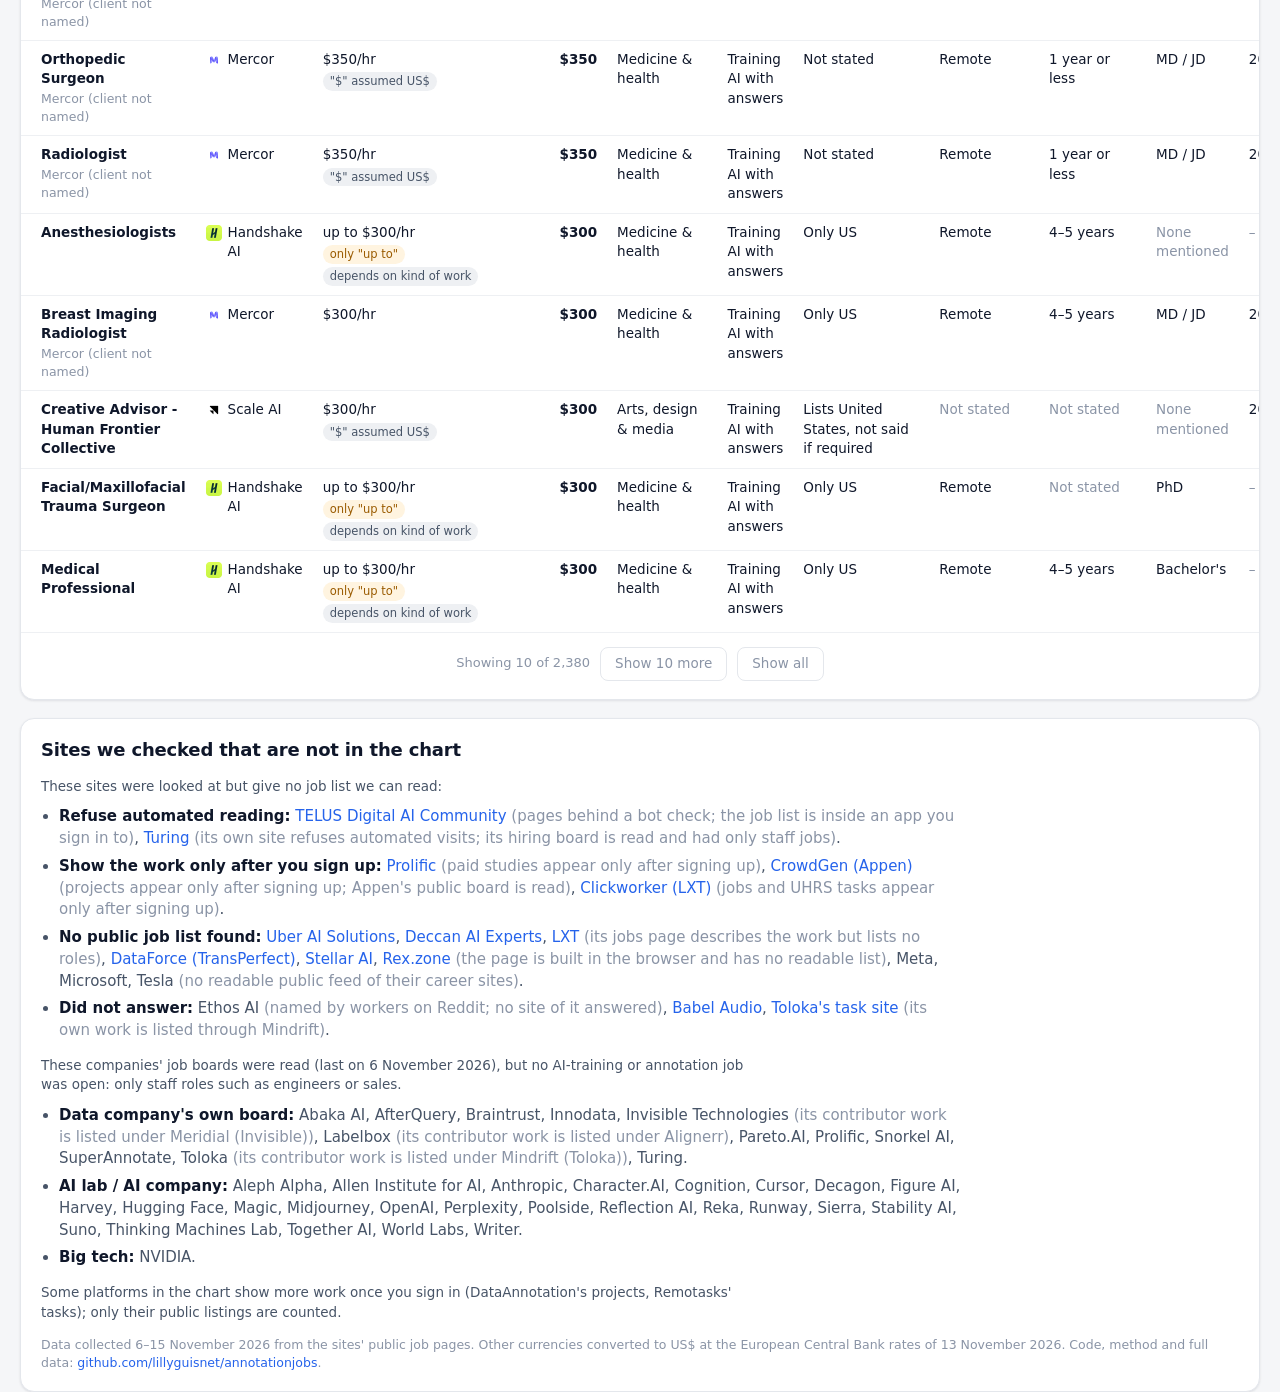
==== commit b2f51165: "Page: the "How to read this" block replaced by the sites checked that are not in the chart (refuse a" ====
--- a/docs/index.html
+++ b/docs/index.html
@@ -78,18 +78,8 @@
   </section>
 
   <section class="card about" id="about">
-    <h2>How to read this</h2>
-    <ul>
-      <li><b>Each dot is one job.</b> A job posted once per city or country counts once. Only jobs still listed on the last collection are shown.</li>
-      <li><b>Per hour, or per task or project: one at a time.</b> The switch at the top picks which jobs are shown, because an hourly rate and a fee per task or project do not belong on the same scale. Jobs that give no pay figure have their own view, in the table.</li>
-      <li><b>The pay axis is the top of the stated range, in US dollars.</b> "$40–$75 an hour" counts as $75, and "up to $75" counts as $75 too, so jobs that only give an "up to" figure probably pay less than shown.</li>
-      <li><b>Salaries are turned into an hourly rate at 40 hours a week</b> (a year is 2,080 hours), only when the listing gives no hourly rate. Salaried jobs usually come with benefits that a contractor rate does not, so they are not a like-for-like comparison.</li>
-      <li><b>Other currencies are converted to US dollars</b> at the European Central Bank's rate of the day the data was prepared (see the bottom of the page). "$" with no currency is taken as US dollars: the "Currency" grouping shows how sure that is.</li>
-      <li><b>Boxes</b> show the middle half of the jobs in a group; the thick line is the median (half the jobs pay more, half less). The whiskers reach the furthest jobs that are not unusually far out. Groups with fewer than 5 jobs get dots only.</li>
-      <li><b>The log axis</b> gives each doubling the same space, so $10 vs $20 looks as far apart as $100 vs $200. Switch to "Linear" to see plain distances.</li>
-      <li><b>Read from the listings by rules and a language model, not by hand.</b> Field, kind of task and language are chosen from fixed lists by a language model (GPT-6.1 Terra) that reads the whole listing; it can be wrong, especially for jobs that fit two fields. Pay, experience and the rest are read by rules. Degrees are the ones the listing mentions, not always required. Click a row in the table to see the sentences each value came from.</li>
-      <li><b>Comparisons, not causes.</b> A group paying more does not mean that trait causes higher pay: language jobs, for example, both ask for fewer degrees and pay less.</li>
-    </ul>
+    <h2>Sites we checked that are not in the chart</h2>
+    <div id="unlisted"></div>
     <p class="foot" id="foot"></p>
   </section>
 </main>
--- a/docs/style.css
+++ b/docs/style.css
@@ -208,6 +208,8 @@
 /* about */
 .about ul { margin: 10px 0 0; padding-left: 18px; color: var(--ink-2); display: grid; gap: 6px; max-width: 920px; }
 .about b { color: var(--ink); }
+.about .sub { margin: 14px 0 0; color: var(--ink-2); }
+.about .muted { color: var(--ink-3); }
 .foot { color: var(--ink-3); font-size: 12.5px; margin: 14px 0 0; }
 
 /* mid-size screens: the search box gets its own line, under the pay controls */
